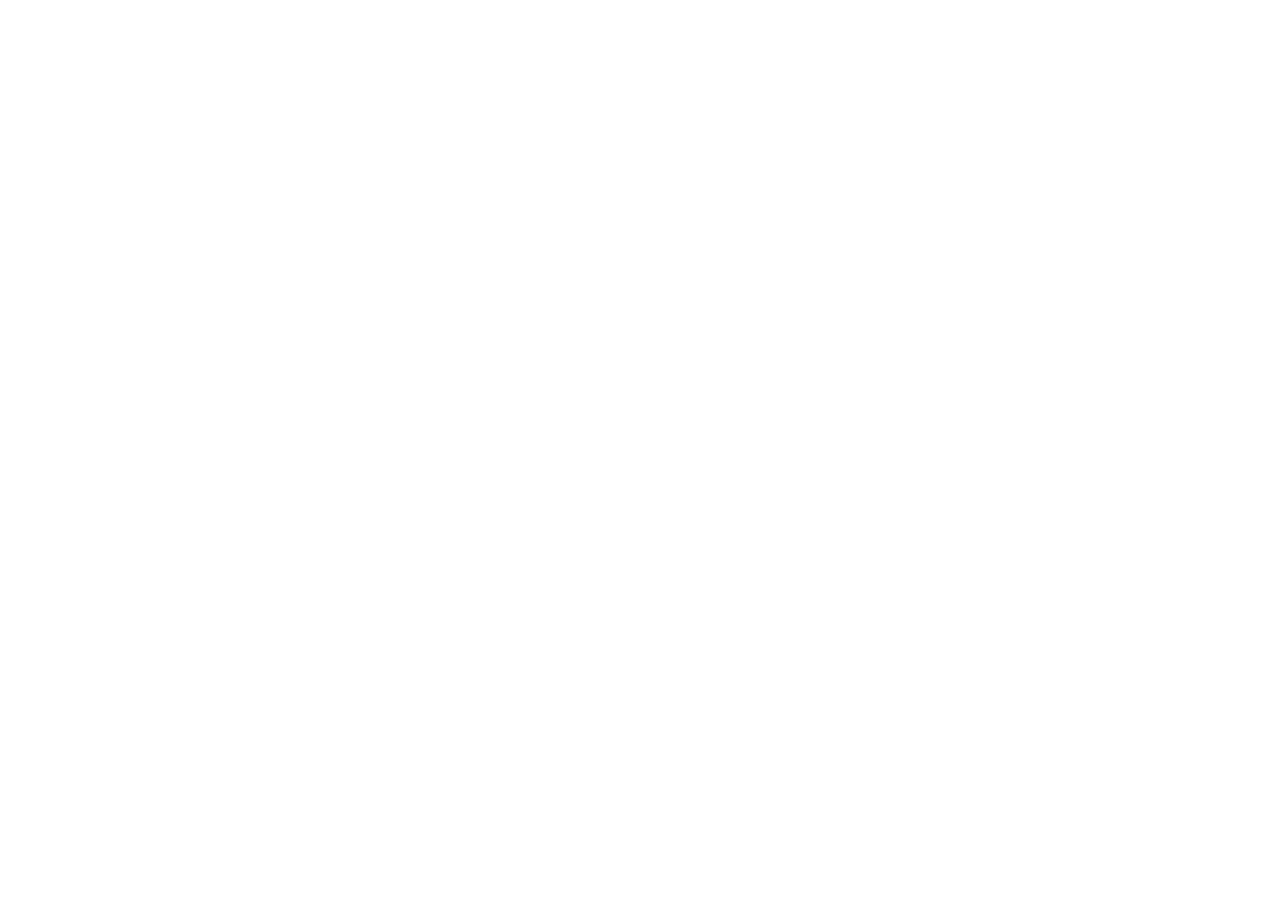
==== auftrag-03-mobile-aufbereitung/index.html @ 8be962e8 "added all files" ====
<!DOCTYPE html>
<html lang="en">
<head>
    <meta charset="UTF-8">
    <meta name="viewport" content="width=device-width, initial-scale=1.0">
    <title>Mobile Aufbereitung</title>
    <link rel="stylesheet" href="style.css">
    <script src=""></script>
</head>
<body>
    
</body>
</html>
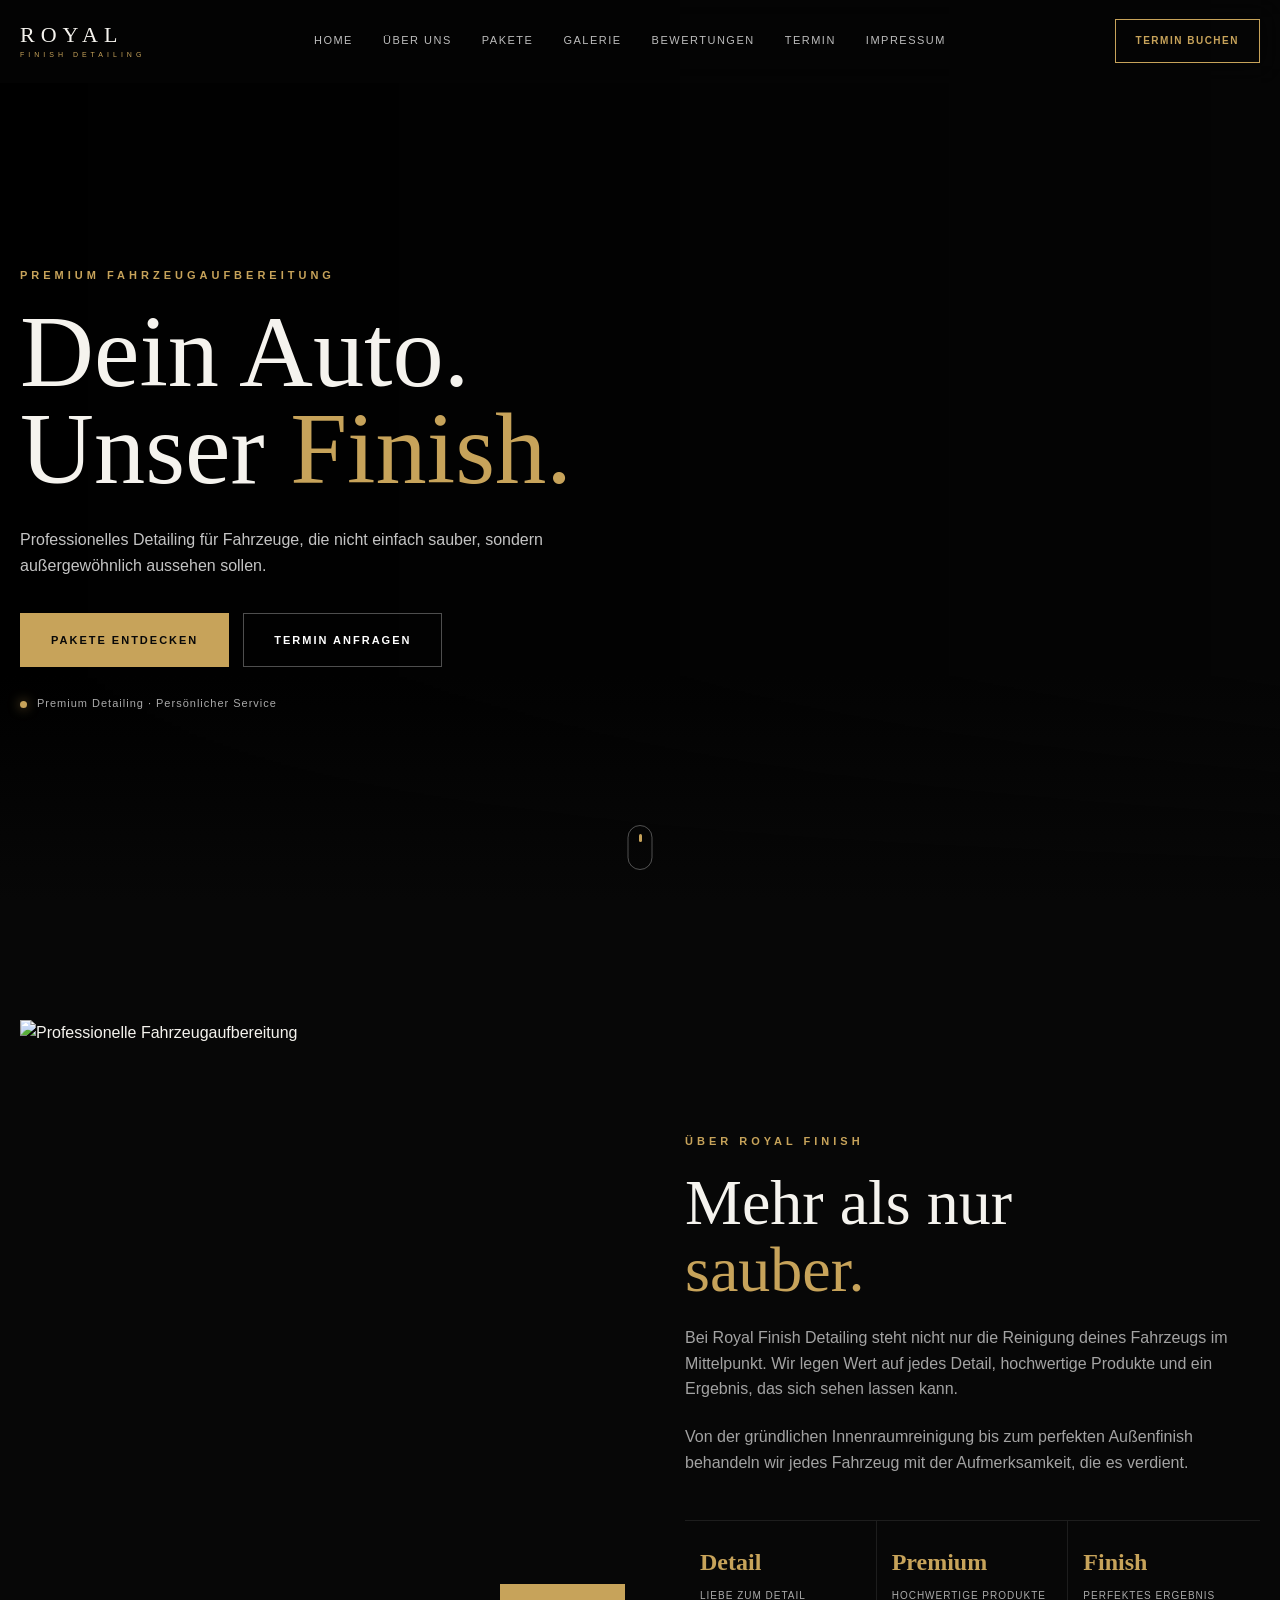
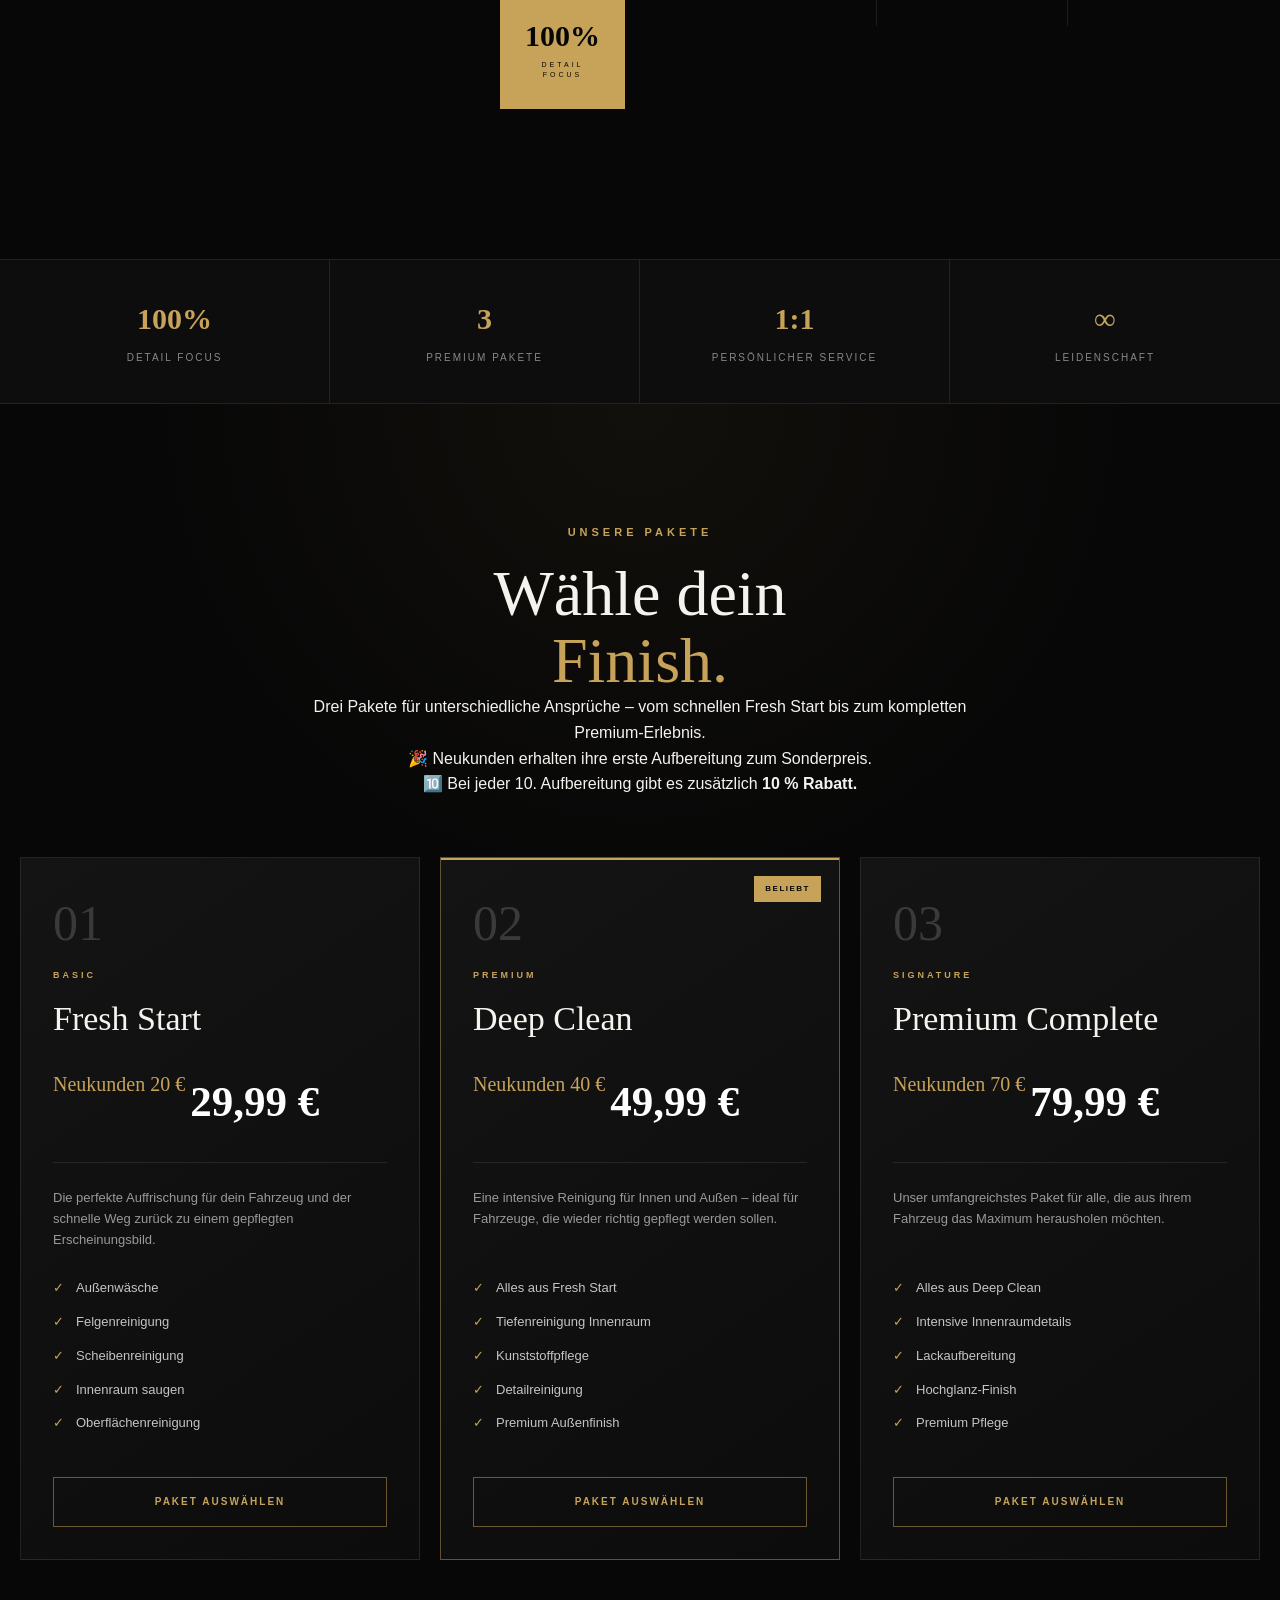
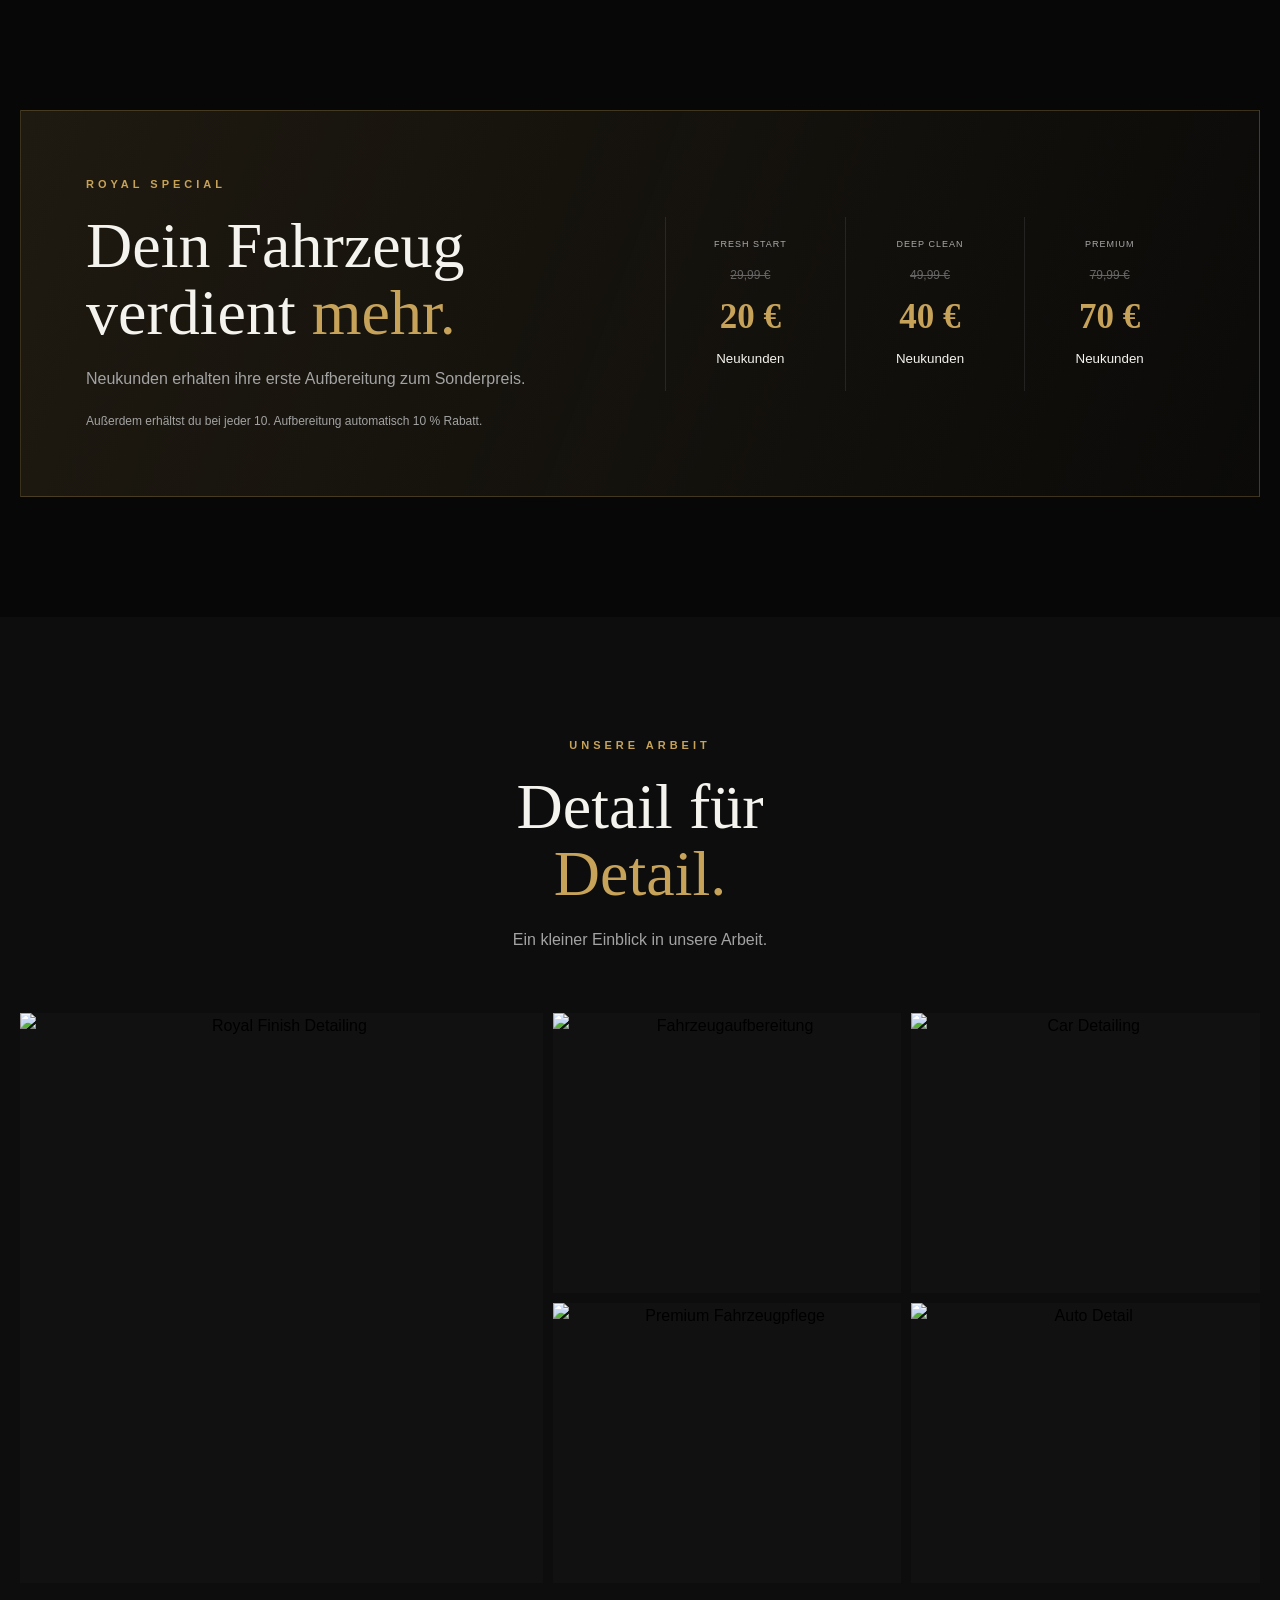
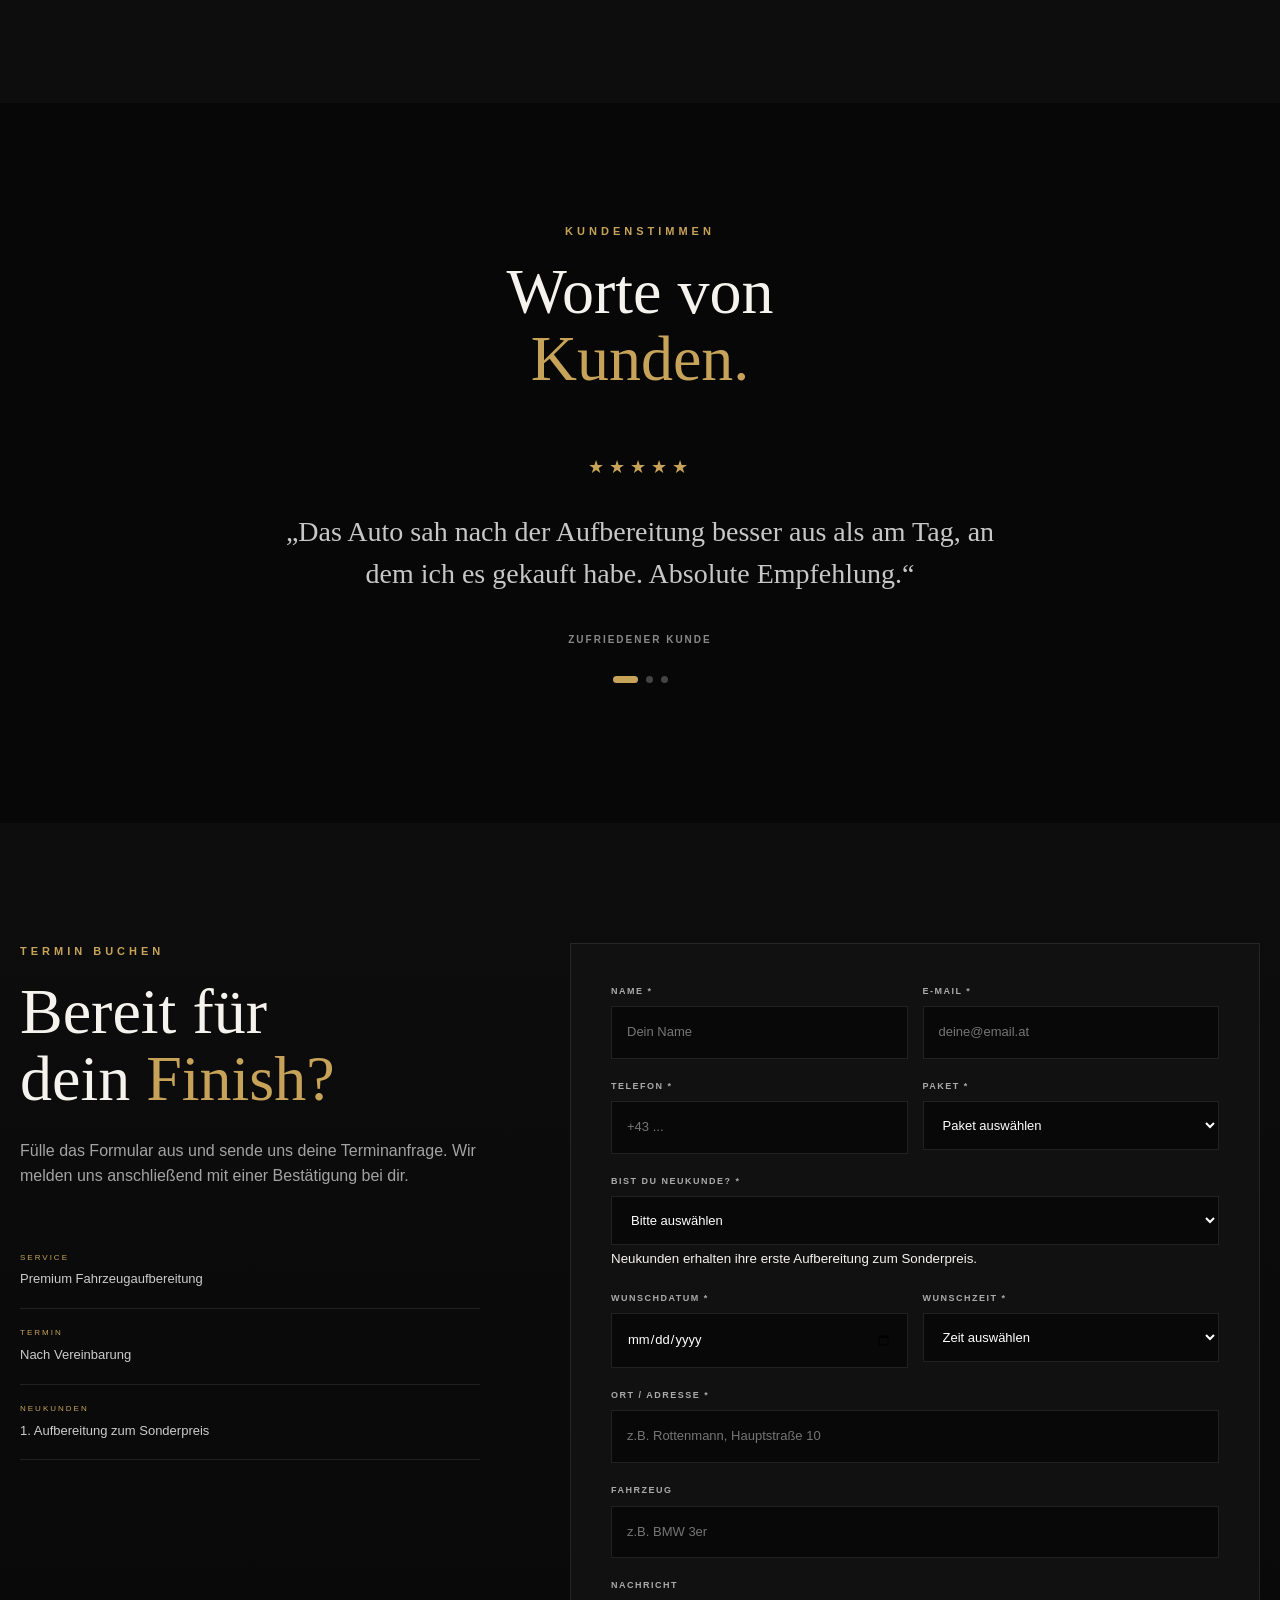
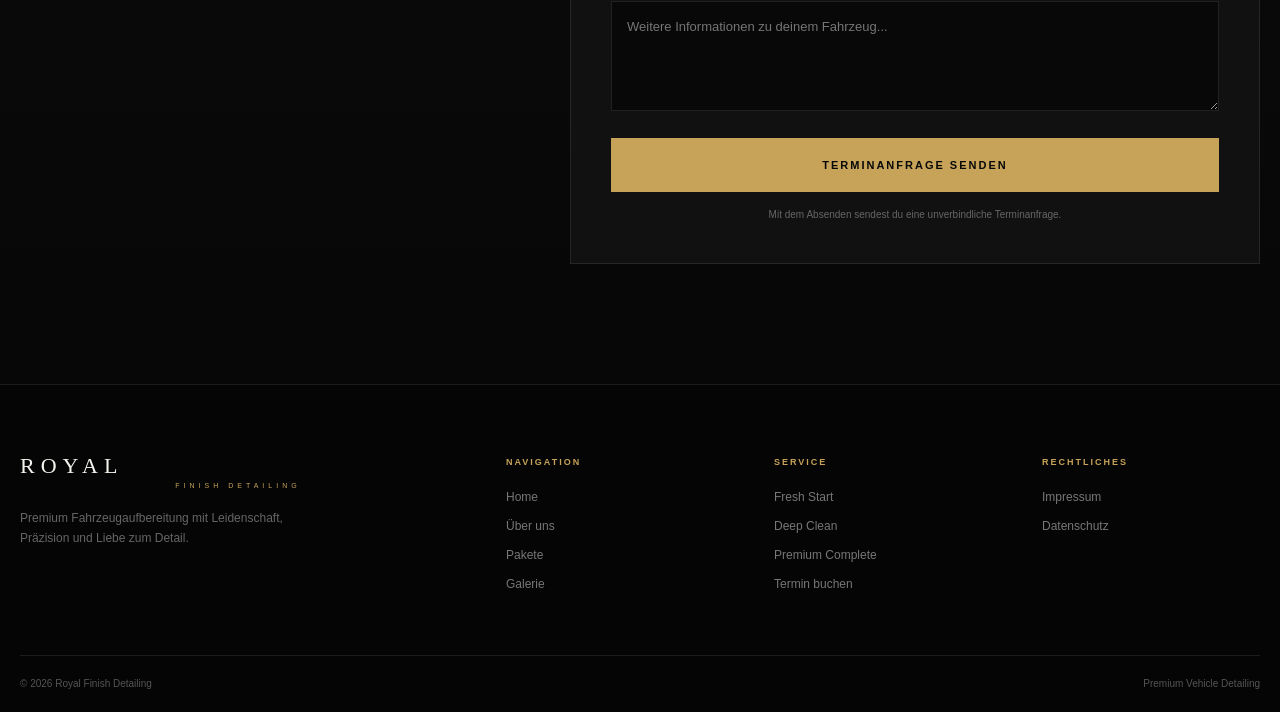
==== commit e2e25425: "Finished HTML CSS, JS with Google Sheets working" ====
--- a/auftrag-03-mobile-aufbereitung/index.html
+++ b/auftrag-03-mobile-aufbereitung/index.html
@@ -1,13 +1,1410 @@
 <!DOCTYPE html>
-<html lang="en">
+<html lang="de">
 <head>
     <meta charset="UTF-8">
-    <meta name="viewport" content="width=device-width, initial-scale=1.0">
-    <title>Mobile Aufbereitung</title>
-    <link rel="stylesheet" href="style.css">
-    <script src=""></script>
+
+    <meta
+        name="viewport"
+        content="width=device-width, initial-scale=1.0"
+    >
+
+    <meta
+        name="description"
+        content="Royal Finish Detailing – professionelle Fahrzeugaufbereitung mit Premium-Finish."
+    >
+
+    <title>Royal Finish Detailing</title>
+
+    <link
+        rel="stylesheet"
+        href="style.css"
+    >
 </head>
+
 <body>
-    
+
+<!-- =====================================================
+     HEADER
+===================================================== -->
+
+<header class="header" id="header">
+
+    <div class="header-inner">
+
+        <a
+            href="#home"
+            class="logo"
+            aria-label="Royal Finish Detailing Startseite"
+        >
+            <span>ROYAL</span>
+            <small>FINISH DETAILING</small>
+        </a>
+
+        <nav
+            class="navigation"
+            id="navigation"
+            aria-label="Hauptnavigation"
+        >
+
+            <a href="#home">Home</a>
+            <a href="#about">Über uns</a>
+            <a href="#services">Pakete</a>
+            <a href="#gallery">Galerie</a>
+            <a href="#reviews">Bewertungen</a>
+            <a href="#contact">Termin</a>
+            <a href="impressum.html">Impressum</a>
+
+        </nav>
+
+        <a
+            href="#contact"
+            class="header-button"
+        >
+            Termin buchen
+        </a>
+
+        <button
+            class="menu-button"
+            id="menuButton"
+            type="button"
+            aria-label="Menü öffnen"
+            aria-expanded="false"
+        >
+            <span></span>
+            <span></span>
+            <span></span>
+        </button>
+
+    </div>
+
+</header>
+
+
+<main>
+
+<!-- =====================================================
+     HERO
+===================================================== -->
+
+<section
+    class="hero"
+    id="home"
+>
+
+    <div class="hero-background"></div>
+
+    <div class="hero-overlay"></div>
+
+    <div class="hero-content reveal">
+
+        <p class="eyebrow">
+            Premium Fahrzeugaufbereitung
+        </p>
+
+        <h1>
+            Dein Auto.<br>
+            Unser <span>Finish.</span>
+        </h1>
+
+        <p class="hero-text">
+            Professionelles Detailing für Fahrzeuge,
+            die nicht einfach sauber, sondern außergewöhnlich
+            aussehen sollen.
+        </p>
+
+        <div class="hero-buttons">
+
+            <a
+                href="#services"
+                class="button button-gold"
+            >
+                Pakete entdecken
+            </a>
+
+            <a
+                href="#contact"
+                class="button button-outline"
+            >
+                Termin anfragen
+            </a>
+
+        </div>
+
+        <div class="hero-location">
+
+            <span class="location-dot"></span>
+
+            <span>
+                Premium Detailing · Persönlicher Service
+            </span>
+
+        </div>
+
+    </div>
+
+    <a
+        href="#about"
+        class="scroll-down"
+        aria-label="Nach unten scrollen"
+    >
+        <span></span>
+    </a>
+
+</section>
+
+
+<!-- =====================================================
+     ABOUT
+===================================================== -->
+
+<section
+    class="section about"
+    id="about"
+>
+
+    <div class="container">
+
+        <div class="about-grid">
+
+            <div class="about-image reveal">
+
+                <div class="image-frame">
+
+                    <img
+                        src="assets/002.jpg"
+                        alt="Professionelle Fahrzeugaufbereitung"
+                        loading="lazy"
+                    >
+
+                </div>
+
+                <div class="image-badge">
+
+                    <strong>100%</strong>
+
+                    <span>
+                        DETAIL<br>
+                        FOCUS
+                    </span>
+
+                </div>
+
+            </div>
+
+
+            <div class="about-content reveal">
+
+                <p class="eyebrow">
+                    Über Royal Finish
+                </p>
+
+                <h2>
+                    Mehr als nur<br>
+                    <span>sauber.</span>
+                </h2>
+
+                <p>
+                    Bei Royal Finish Detailing steht nicht nur
+                    die Reinigung deines Fahrzeugs im Mittelpunkt.
+                    Wir legen Wert auf jedes Detail, hochwertige
+                    Produkte und ein Ergebnis, das sich sehen
+                    lassen kann.
+                </p>
+
+                <p>
+                    Von der gründlichen Innenraumreinigung bis
+                    zum perfekten Außenfinish behandeln wir
+                    jedes Fahrzeug mit der Aufmerksamkeit,
+                    die es verdient.
+                </p>
+
+                <div class="about-features">
+
+                    <div class="about-feature">
+                        <strong>Detail</strong>
+                        <span>Liebe zum Detail</span>
+                    </div>
+
+                    <div class="about-feature">
+                        <strong>Premium</strong>
+                        <span>Hochwertige Produkte</span>
+                    </div>
+
+                    <div class="about-feature">
+                        <strong>Finish</strong>
+                        <span>Perfektes Ergebnis</span>
+                    </div>
+
+                </div>
+
+            </div>
+
+        </div>
+
+    </div>
+
+</section>
+
+
+<!-- =====================================================
+     STATS
+===================================================== -->
+
+<section class="stats">
+
+    <div class="container">
+
+        <div class="stats-grid">
+
+            <div class="stat reveal">
+                <strong>100%</strong>
+                <span>Detail Focus</span>
+            </div>
+
+            <div class="stat reveal">
+                <strong>3</strong>
+                <span>Premium Pakete</span>
+            </div>
+
+            <div class="stat reveal">
+                <strong>1:1</strong>
+                <span>Persönlicher Service</span>
+            </div>
+
+            <div class="stat reveal">
+                <strong>∞</strong>
+                <span>Leidenschaft</span>
+            </div>
+
+        </div>
+
+    </div>
+
+</section>
+
+
+<!-- =====================================================
+     SERVICES
+===================================================== -->
+
+<section
+    class="section services"
+    id="services"
+>
+
+    <div class="container">
+
+        <div class="section-heading reveal">
+
+            <p class="eyebrow">
+                Unsere Pakete
+            </p>
+
+            <h2>
+                Wähle dein<br>
+                <span>Finish.</span>
+            </h2>
+
+            <p>
+                Drei Pakete für unterschiedliche Ansprüche –
+                vom schnellen Fresh Start bis zum kompletten
+                Premium-Erlebnis.
+            </p>
+
+            <div class="discount-notice">
+                🎉 Neukunden erhalten ihre erste Aufbereitung
+                zum Sonderpreis.
+                <br>
+                🔟 Bei jeder 10. Aufbereitung gibt es zusätzlich
+                <strong>10 % Rabatt.</strong>
+            </div>
+
+        </div>
+
+
+        <div class="packages">
+
+
+            <!-- =================================================
+                 FRESH START
+            ================================================= -->
+
+            <article class="package reveal">
+
+                <span class="package-number">
+                    01
+                </span>
+
+                <div class="package-header">
+
+                    <p>
+                        BASIC
+                    </p>
+
+                    <h3>
+                        Fresh Start
+                    </h3>
+
+                </div>
+
+                <div class="price">
+
+                    <span class="new-customer-price">
+                        Neukunden 20 €
+                    </span>
+
+                    <strong>
+                        29,99 €
+                    </strong>
+
+                </div>
+
+                <div class="package-divider"></div>
+
+                <p class="package-description">
+                    Die perfekte Auffrischung für dein Fahrzeug
+                    und der schnelle Weg zurück zu einem
+                    gepflegten Erscheinungsbild.
+                </p>
+
+                <ul class="package-list">
+
+                    <li>
+                        <span>✓</span>
+                        Außenwäsche
+                    </li>
+
+                    <li>
+                        <span>✓</span>
+                        Felgenreinigung
+                    </li>
+
+                    <li>
+                        <span>✓</span>
+                        Scheibenreinigung
+                    </li>
+
+                    <li>
+                        <span>✓</span>
+                        Innenraum saugen
+                    </li>
+
+                    <li>
+                        <span>✓</span>
+                        Oberflächenreinigung
+                    </li>
+
+                </ul>
+
+                <button
+                    type="button"
+                    class="package-button select-package"
+                    data-package="Fresh Start"
+                >
+                    Paket auswählen
+                </button>
+
+            </article>
+
+
+            <!-- =================================================
+                 DEEP CLEAN
+            ================================================= -->
+
+            <article class="package featured reveal">
+
+                <span class="popular">
+                    BELIEBT
+                </span>
+
+                <span class="package-number">
+                    02
+                </span>
+
+                <div class="package-header">
+
+                    <p>
+                        PREMIUM
+                    </p>
+
+                    <h3>
+                        Deep Clean
+                    </h3>
+
+                </div>
+
+                <div class="price">
+
+                    <span class="new-customer-price">
+                        Neukunden 40 €
+                    </span>
+
+                    <strong>
+                        49,99 €
+                    </strong>
+
+                </div>
+
+                <div class="package-divider"></div>
+
+                <p class="package-description">
+                    Eine intensive Reinigung für Innen und
+                    Außen – ideal für Fahrzeuge, die wieder
+                    richtig gepflegt werden sollen.
+                </p>
+
+                <ul class="package-list">
+
+                    <li>
+                        <span>✓</span>
+                        Alles aus Fresh Start
+                    </li>
+
+                    <li>
+                        <span>✓</span>
+                        Tiefenreinigung Innenraum
+                    </li>
+
+                    <li>
+                        <span>✓</span>
+                        Kunststoffpflege
+                    </li>
+
+                    <li>
+                        <span>✓</span>
+                        Detailreinigung
+                    </li>
+
+                    <li>
+                        <span>✓</span>
+                        Premium Außenfinish
+                    </li>
+
+                </ul>
+
+                <button
+                    type="button"
+                    class="package-button select-package"
+                    data-package="Deep Clean"
+                >
+                    Paket auswählen
+                </button>
+
+            </article>
+
+
+            <!-- =================================================
+                 PREMIUM COMPLETE
+            ================================================= -->
+
+            <article class="package reveal">
+
+                <span class="package-number">
+                    03
+                </span>
+
+                <div class="package-header">
+
+                    <p>
+                        SIGNATURE
+                    </p>
+
+                    <h3>
+                        Premium Complete
+                    </h3>
+
+                </div>
+
+                <div class="price">
+
+                    <span class="new-customer-price">
+                        Neukunden 70 €
+                    </span>
+
+                    <strong>
+                        79,99 €
+                    </strong>
+
+                </div>
+
+                <div class="package-divider"></div>
+
+                <p class="package-description">
+                    Unser umfangreichstes Paket für alle,
+                    die aus ihrem Fahrzeug das Maximum
+                    herausholen möchten.
+                </p>
+
+                <ul class="package-list">
+
+                    <li>
+                        <span>✓</span>
+                        Alles aus Deep Clean
+                    </li>
+
+                    <li>
+                        <span>✓</span>
+                        Intensive Innenraumdetails
+                    </li>
+
+                    <li>
+                        <span>✓</span>
+                        Lackaufbereitung
+                    </li>
+
+                    <li>
+                        <span>✓</span>
+                        Hochglanz-Finish
+                    </li>
+
+                    <li>
+                        <span>✓</span>
+                        Premium Pflege
+                    </li>
+
+                </ul>
+
+                <button
+                    type="button"
+                    class="package-button select-package"
+                    data-package="Premium Complete"
+                >
+                    Paket auswählen
+                </button>
+
+            </article>
+
+        </div>
+
+    </div>
+
+</section>
+
+
+<!-- =====================================================
+     OFFER
+===================================================== -->
+
+<section class="section offer">
+
+    <div class="container">
+
+        <div class="offer-box reveal">
+
+            <div class="offer-content">
+
+                <p class="eyebrow">
+                    Royal Special
+                </p>
+
+                <h2>
+                    Dein Fahrzeug<br>
+                    verdient <span>mehr.</span>
+                </h2>
+
+                <p>
+                    Neukunden erhalten ihre erste Aufbereitung
+                    zum Sonderpreis.
+                </p>
+
+                <p class="offer-small">
+                    Außerdem erhältst du bei jeder 10. Aufbereitung
+                    automatisch 10 % Rabatt.
+                </p>
+
+            </div>
+
+            <div class="offer-prices">
+
+                <div class="offer-price">
+                    <span>Fresh Start</span>
+                    <del>29,99 €</del>
+                    <strong>20 €</strong>
+                    <small>Neukunden</small>
+                </div>
+
+                <div class="offer-price">
+                    <span>Deep Clean</span>
+                    <del>49,99 €</del>
+                    <strong>40 €</strong>
+                    <small>Neukunden</small>
+                </div>
+
+                <div class="offer-price">
+                    <span>Premium</span>
+                    <del>79,99 €</del>
+                    <strong>70 €</strong>
+                    <small>Neukunden</small>
+                </div>
+
+            </div>
+
+        </div>
+
+    </div>
+
+</section>
+
+
+<!-- =====================================================
+     GALLERY
+===================================================== -->
+
+<section
+    class="section gallery"
+    id="gallery"
+>
+
+    <div class="container">
+
+        <div class="section-heading reveal">
+
+            <p class="eyebrow">
+                Unsere Arbeit
+            </p>
+
+            <h2>
+                Detail für<br>
+                <span>Detail.</span>
+            </h2>
+
+            <p>
+                Ein kleiner Einblick in unsere Arbeit.
+            </p>
+
+        </div>
+
+
+        <div class="gallery-grid">
+
+            <button
+                type="button"
+                class="gallery-item gallery-large reveal"
+                data-image="assets/001.jpg"
+                aria-label="Bild öffnen"
+            >
+                <img
+                    src="assets/001.jpg"
+                    alt="Royal Finish Detailing"
+                    loading="lazy"
+                >
+            </button>
+
+            <button
+                type="button"
+                class="gallery-item reveal"
+                data-image="assets/002.jpg"
+                aria-label="Bild öffnen"
+            >
+                <img
+                    src="assets/002.jpg"
+                    alt="Fahrzeugaufbereitung"
+                    loading="lazy"
+                >
+            </button>
+
+            <button
+                type="button"
+                class="gallery-item reveal"
+                data-image="assets/003.jpg"
+                aria-label="Bild öffnen"
+            >
+                <img
+                    src="assets/003.jpg"
+                    alt="Car Detailing"
+                    loading="lazy"
+                >
+            </button>
+
+            <button
+                type="button"
+                class="gallery-item reveal"
+                data-image="assets/004.jpg"
+                aria-label="Bild öffnen"
+            >
+                <img
+                    src="assets/004.jpg"
+                    alt="Premium Fahrzeugpflege"
+                    loading="lazy"
+                >
+            </button>
+
+            <button
+                type="button"
+                class="gallery-item reveal"
+                data-image="assets/005.jpg"
+                aria-label="Bild öffnen"
+            >
+                <img
+                    src="assets/005.jpg"
+                    alt="Auto Detail"
+                    loading="lazy"
+                >
+            </button>
+
+        </div>
+
+    </div>
+
+</section>
+
+
+<!-- =====================================================
+     LIGHTBOX
+===================================================== -->
+
+<div
+    class="lightbox"
+    id="lightbox"
+    aria-hidden="true"
+>
+
+    <button
+        type="button"
+        class="lightbox-close"
+        id="lightboxClose"
+        aria-label="Bild schließen"
+    >
+        ×
+    </button>
+
+    <img
+        src=""
+        id="lightboxImage"
+        alt="Vergrößerte Aufnahme"
+    >
+
+</div>
+
+
+<!-- =====================================================
+     REVIEWS
+===================================================== -->
+
+<section
+    class="section reviews"
+    id="reviews"
+>
+
+    <div class="container">
+
+        <div class="section-heading reveal">
+
+            <p class="eyebrow">
+                Kundenstimmen
+            </p>
+
+            <h2>
+                Worte von<br>
+                <span>Kunden.</span>
+            </h2>
+
+        </div>
+
+
+        <div class="review-wrapper reveal">
+
+            <div class="review active">
+
+                <div class="stars">
+                    ★★★★★
+                </div>
+
+                <p>
+                    „Das Auto sah nach der Aufbereitung
+                    besser aus als am Tag, an dem ich es
+                    gekauft habe. Absolute Empfehlung.“
+                </p>
+
+                <strong>
+                    Zufriedener Kunde
+                </strong>
+
+            </div>
+
+
+            <div class="review">
+
+                <div class="stars">
+                    ★★★★★
+                </div>
+
+                <p>
+                    „Sehr saubere Arbeit, super freundlich
+                    und man merkt sofort, dass hier auf
+                    Details geachtet wird.“
+                </p>
+
+                <strong>
+                    Zufriedener Kunde
+                </strong>
+
+            </div>
+
+
+            <div class="review">
+
+                <div class="stars">
+                    ★★★★★
+                </div>
+
+                <p>
+                    „Das Ergebnis ist wirklich stark.
+                    Innen wie außen komplett verwandelt.“
+                </p>
+
+                <strong>
+                    Zufriedener Kunde
+                </strong>
+
+            </div>
+
+
+            <div class="review-dots">
+
+                <button
+                    type="button"
+                    class="review-dot active"
+                    data-review="0"
+                    aria-label="Bewertung 1"
+                ></button>
+
+                <button
+                    type="button"
+                    class="review-dot"
+                    data-review="1"
+                    aria-label="Bewertung 2"
+                ></button>
+
+                <button
+                    type="button"
+                    class="review-dot"
+                    data-review="2"
+                    aria-label="Bewertung 3"
+                ></button>
+
+            </div>
+
+        </div>
+
+    </div>
+
+</section>
+
+
+<!-- =====================================================
+     CONTACT / BOOKING
+===================================================== -->
+
+<section
+    class="section contact"
+    id="contact"
+>
+
+    <div class="container">
+
+        <div class="contact-grid">
+
+
+            <div class="contact-info reveal">
+
+                <p class="eyebrow">
+                    Termin buchen
+                </p>
+
+                <h2>
+                    Bereit für<br>
+                    dein <span>Finish?</span>
+                </h2>
+
+                <p>
+                    Fülle das Formular aus und sende uns
+                    deine Terminanfrage. Wir melden uns
+                    anschließend mit einer Bestätigung
+                    bei dir.
+                </p>
+
+
+                <div class="contact-details">
+
+                    <div class="contact-detail">
+
+                        <small>
+                            SERVICE
+                        </small>
+
+                        <strong>
+                            Premium Fahrzeugaufbereitung
+                        </strong>
+
+                    </div>
+
+                    <div class="contact-detail">
+
+                        <small>
+                            TERMIN
+                        </small>
+
+                        <strong>
+                            Nach Vereinbarung
+                        </strong>
+
+                    </div>
+
+                    <div class="contact-detail">
+
+                        <small>
+                            NEUKUNDEN
+                        </small>
+
+                        <strong>
+                            1. Aufbereitung zum Sonderpreis
+                        </strong>
+
+                    </div>
+
+                </div>
+
+            </div>
+
+
+            <!-- =================================================
+                 BOOKING FORM
+            ================================================= -->
+
+            <div class="booking-form reveal">
+
+                <form id="bookingForm">
+
+                    <div class="form-row">
+
+                        <div class="form-group">
+
+                            <label for="name">
+                                Name *
+                            </label>
+
+                            <input
+                                type="text"
+                                id="name"
+                                name="name"
+                                autocomplete="name"
+                                required
+                                placeholder="Dein Name"
+                            >
+
+                        </div>
+
+                        <div class="form-group">
+
+                            <label for="email">
+                                E-Mail *
+                            </label>
+
+                            <input
+                                type="email"
+                                id="email"
+                                name="email"
+                                autocomplete="email"
+                                required
+                                placeholder="deine@email.at"
+                            >
+
+                        </div>
+
+                    </div>
+
+
+                    <div class="form-row">
+
+                        <div class="form-group">
+
+                            <label for="phone">
+                                Telefon *
+                            </label>
+
+                            <input
+                                type="tel"
+                                id="phone"
+                                name="phone"
+                                autocomplete="tel"
+                                required
+                                placeholder="+43 ..."
+                            >
+
+                        </div>
+
+                        <div class="form-group">
+
+                            <label for="package">
+                                Paket *
+                            </label>
+
+                            <select
+                                id="package"
+                                name="package"
+                                required
+                            >
+
+                                <option value="">
+                                    Paket auswählen
+                                </option>
+
+                                <option value="Fresh Start">
+                                    Fresh Start – 29,99 €
+                                </option>
+
+                                <option value="Deep Clean">
+                                    Deep Clean – 49,99 €
+                                </option>
+
+                                <option value="Premium Complete">
+                                    Premium Complete – 79,99 €
+                                </option>
+
+                            </select>
+
+                        </div>
+
+                    </div>
+
+
+                    <!-- =================================================
+                         NEUKUNDE
+                    ================================================= -->
+
+                    <div class="form-group">
+
+                        <label for="customerType">
+                            Bist du Neukunde? *
+                        </label>
+
+                        <select
+                            id="customerType"
+                            name="customerType"
+                            required
+                        >
+
+                            <option value="">
+                                Bitte auswählen
+                            </option>
+
+                            <option value="new">
+                                Ja, ich bin Neukunde
+                            </option>
+
+                            <option value="existing">
+                                Nein, ich war schon einmal bei euch
+                            </option>
+
+                        </select>
+
+                        <small class="form-help">
+                            Neukunden erhalten ihre erste Aufbereitung
+                            zum Sonderpreis.
+                        </small>
+
+                    </div>
+
+
+                    <div class="form-row">
+
+                        <div class="form-group">
+
+                            <label for="date">
+                                Wunschdatum *
+                            </label>
+
+                            <input
+                                type="date"
+                                id="date"
+                                name="date"
+                                required
+                            >
+
+                        </div>
+
+                        <div class="form-group">
+
+                            <label for="time">
+                                Wunschzeit *
+                            </label>
+
+                            <select
+                                id="time"
+                                name="time"
+                                required
+                            >
+
+                                <option value="">
+                                    Zeit auswählen
+                                </option>
+
+                                <option value="08:00">
+                                    08:00
+                                </option>
+
+                                <option value="09:00">
+                                    09:00
+                                </option>
+
+                                <option value="10:00">
+                                    10:00
+                                </option>
+
+                                <option value="11:00">
+                                    11:00
+                                </option>
+
+                                <option value="12:00">
+                                    12:00
+                                </option>
+
+                                <option value="13:00">
+                                    13:00
+                                </option>
+
+                                <option value="14:00">
+                                    14:00
+                                </option>
+
+                                <option value="15:00">
+                                    15:00
+                                </option>
+
+                                <option value="16:00">
+                                    16:00
+                                </option>
+
+                                <option value="17:00">
+                                    17:00
+                                </option>
+
+                                <option value="18:00">
+                                    18:00
+                                </option>
+
+                            </select>
+
+                        </div>
+
+                    </div>
+
+
+                    <!-- =================================================
+                         ORT
+                    ================================================= -->
+
+                    <div class="form-group">
+
+                        <label for="location">
+                            Ort / Adresse *
+                        </label>
+
+                        <input
+                            type="text"
+                            id="location"
+                            name="location"
+                            required
+                            autocomplete="street-address"
+                            placeholder="z.B. Rottenmann, Hauptstraße 10"
+                        >
+
+                    </div>
+
+
+                    <div class="form-group">
+
+                        <label for="vehicle">
+                            Fahrzeug
+                        </label>
+
+                        <input
+                            type="text"
+                            id="vehicle"
+                            name="vehicle"
+                            placeholder="z.B. BMW 3er"
+                        >
+
+                    </div>
+
+
+                    <div class="form-group">
+
+                        <label for="message">
+                            Nachricht
+                        </label>
+
+                        <textarea
+                            id="message"
+                            name="message"
+                            placeholder="Weitere Informationen zu deinem Fahrzeug..."
+                        ></textarea>
+
+                    </div>
+
+
+                    <button
+                        type="submit"
+                        class="button button-gold form-submit"
+                        id="submitButton"
+                    >
+
+                        <span class="button-text">
+                            Terminanfrage senden
+                        </span>
+
+                        <span class="button-loading">
+                            Wird gesendet...
+                        </span>
+
+                    </button>
+
+
+                    <p class="form-note">
+                        Mit dem Absenden sendest du eine unverbindliche
+                        Terminanfrage.
+                    </p>
+
+
+                    <div
+                        class="form-message"
+                        id="formStatus"
+                        role="status"
+                        aria-live="polite"
+                    ></div>
+
+                </form>
+
+            </div>
+
+        </div>
+
+    </div>
+
+</section>
+
+</main>
+
+
+<!-- =====================================================
+     FOOTER
+===================================================== -->
+
+<footer class="footer">
+
+    <div class="container">
+
+        <div class="footer-main">
+
+
+            <div class="footer-brand">
+
+                <a
+                    href="#home"
+                    class="logo"
+                >
+                    <span>ROYAL</span>
+                    <small>FINISH DETAILING</small>
+                </a>
+
+                <p>
+                    Premium Fahrzeugaufbereitung mit
+                    Leidenschaft, Präzision und Liebe
+                    zum Detail.
+                </p>
+
+            </div>
+
+
+            <div class="footer-column">
+
+                <h4>
+                    Navigation
+                </h4>
+
+                <a href="#home">
+                    Home
+                </a>
+
+                <a href="#about">
+                    Über uns
+                </a>
+
+                <a href="#services">
+                    Pakete
+                </a>
+
+                <a href="#gallery">
+                    Galerie
+                </a>
+
+            </div>
+
+
+            <div class="footer-column">
+
+                <h4>
+                    Service
+                </h4>
+
+                <a href="#services">
+                    Fresh Start
+                </a>
+
+                <a href="#services">
+                    Deep Clean
+                </a>
+
+                <a href="#services">
+                    Premium Complete
+                </a>
+
+                <a href="#contact">
+                    Termin buchen
+                </a>
+
+            </div>
+
+
+            <div class="footer-column">
+
+                <h4>
+                    Rechtliches
+                </h4>
+
+                <a href="impressum.html">
+                    Impressum
+                </a>
+
+                <a href="impressum.html#datenschutz">
+                    Datenschutz
+                </a>
+
+            </div>
+
+        </div>
+
+
+        <div class="footer-bottom">
+
+            <span>
+                © <span id="currentYear"></span>
+                Royal Finish Detailing
+            </span>
+
+            <span>
+                Premium Vehicle Detailing
+            </span>
+
+        </div>
+
+    </div>
+
+</footer>
+
+
+<script src="main.js"></script>
+
 </body>
 </html>
--- a/auftrag-03-mobile-aufbereitung/style.css
+++ b/auftrag-03-mobile-aufbereitung/style.css
@@ -0,0 +1,2108 @@
+/* =========================================================
+   ROYAL FINISH DETAILING
+   STYLE.CSS
+========================================================= */
+
+:root {
+
+    --black: #070707;
+    --black-2: #0d0d0d;
+    --black-3: #151515;
+    --black-4: #1d1d1d;
+
+    --gold: #c7a35a;
+    --gold-light: #e1c27b;
+
+    --white: #f5f3ee;
+
+    --gray: #a3a3a3;
+    --gray-light: #c7c7c7;
+
+    --border: rgba(255,255,255,0.09);
+
+    --container: 1240px;
+
+    --transition: 0.3s ease;
+}
+
+
+/* =========================================================
+   RESET
+========================================================= */
+
+* {
+    margin: 0;
+    padding: 0;
+    box-sizing: border-box;
+}
+
+html {
+    scroll-behavior: smooth;
+    scroll-padding-top: 90px;
+}
+
+body {
+    background: var(--black);
+    color: var(--white);
+
+    font-family:
+        Arial,
+        Helvetica,
+        sans-serif;
+
+    line-height: 1.6;
+
+    overflow-x: hidden;
+}
+
+body.menu-open,
+body.lightbox-open {
+    overflow: hidden;
+}
+
+img {
+    width: 100%;
+    display: block;
+}
+
+a {
+    color: inherit;
+    text-decoration: none;
+}
+
+button,
+input,
+select,
+textarea {
+    font: inherit;
+}
+
+button {
+    border: none;
+}
+
+::selection {
+    background: var(--gold);
+    color: var(--black);
+}
+
+
+/* =========================================================
+   GLOBAL
+========================================================= */
+
+.container {
+    width: min(
+        calc(100% - 40px),
+        var(--container)
+    );
+
+    margin-inline: auto;
+}
+
+.section {
+    padding: 120px 0;
+}
+
+.eyebrow {
+    color: var(--gold);
+
+    font-size: 11px;
+    font-weight: 700;
+
+    letter-spacing: 4px;
+    text-transform: uppercase;
+
+    margin-bottom: 18px;
+}
+
+.section-heading {
+    max-width: 700px;
+    margin: 0 auto 60px;
+
+    text-align: center;
+}
+
+.section-heading h2,
+.about-content h2,
+.contact-info h2,
+.offer-content h2 {
+
+    font-family:
+        Georgia,
+        "Times New Roman",
+        serif;
+
+    font-weight: 400;
+
+    font-size: clamp(
+        42px,
+        5vw,
+        68px
+    );
+
+    line-height: 1.05;
+}
+
+.section-heading h2 span,
+.about-content h2 span,
+.contact-info h2 span,
+.offer-content h2 span {
+    color: var(--gold);
+}
+
+.section-heading > p:last-child {
+    color: var(--gray);
+    margin-top: 20px;
+}
+
+
+/* =========================================================
+   BUTTONS
+========================================================= */
+
+.button {
+    min-height: 54px;
+
+    padding: 0 30px;
+
+    display: inline-flex;
+    align-items: center;
+    justify-content: center;
+
+    border: 1px solid transparent;
+
+    font-size: 11px;
+    font-weight: 700;
+
+    letter-spacing: 2px;
+    text-transform: uppercase;
+
+    cursor: pointer;
+
+    transition:
+        transform var(--transition),
+        background var(--transition),
+        color var(--transition),
+        border-color var(--transition);
+
+}
+
+.button:hover {
+    transform: translateY(-3px);
+}
+
+.button-gold {
+    background: var(--gold);
+    color: #080808;
+}
+
+.button-gold:hover {
+    background: var(--gold-light);
+}
+
+.button-outline {
+    border-color: rgba(255,255,255,0.3);
+    color: white;
+}
+
+.button-outline:hover {
+    border-color: var(--gold);
+    color: var(--gold);
+}
+
+
+/* =========================================================
+   HEADER
+========================================================= */
+
+.header {
+    position: fixed;
+
+    z-index: 1000;
+
+    top: 0;
+    left: 0;
+
+    width: 100%;
+
+    background:
+        rgba(7,7,7,0.55);
+
+    backdrop-filter: blur(15px);
+
+    border-bottom:
+        1px solid transparent;
+
+    transition:
+        background var(--transition),
+        border-color var(--transition);
+}
+
+.header.scrolled {
+    background:
+        rgba(7,7,7,0.94);
+
+    border-color:
+        var(--border);
+}
+
+.header-inner {
+    width: min(
+        calc(100% - 40px),
+        var(--container)
+    );
+
+    min-height: 82px;
+
+    margin: auto;
+
+    display: flex;
+
+    align-items: center;
+
+    justify-content: space-between;
+
+    gap: 30px;
+}
+
+.logo {
+    display: flex;
+    flex-direction: column;
+
+    line-height: 1;
+
+    flex-shrink: 0;
+}
+
+.logo span {
+    font-family:
+        Georgia,
+        "Times New Roman",
+        serif;
+
+    font-size: 22px;
+
+    letter-spacing: 6px;
+}
+
+.logo small {
+    color: var(--gold);
+
+    margin-top: 5px;
+
+    font-size: 7px;
+
+    letter-spacing: 4px;
+
+    text-align: center;
+}
+
+.navigation {
+    display: flex;
+    align-items: center;
+
+    gap: 30px;
+}
+
+.navigation a {
+    color: #bdbdbd;
+
+    font-size: 11px;
+
+    letter-spacing: 1.5px;
+
+    text-transform: uppercase;
+
+    transition:
+        color var(--transition);
+}
+
+.navigation a:hover {
+    color: var(--gold);
+}
+
+.header-button {
+    padding: 13px 20px;
+
+    border:
+        1px solid var(--gold);
+
+    color: var(--gold);
+
+    font-size: 10px;
+
+    font-weight: 700;
+
+    letter-spacing: 1.5px;
+
+    text-transform: uppercase;
+
+    transition:
+        background var(--transition),
+        color var(--transition);
+}
+
+.header-button:hover {
+    background: var(--gold);
+    color: var(--black);
+}
+
+.menu-button {
+    display: none;
+
+    width: 45px;
+    height: 45px;
+
+    background: transparent;
+
+    cursor: pointer;
+
+    flex-direction: column;
+
+    justify-content: center;
+
+    gap: 5px;
+}
+
+.menu-button span {
+    display: block;
+
+    width: 25px;
+    height: 1px;
+
+    background: white;
+
+    transition:
+        transform var(--transition),
+        opacity var(--transition);
+}
+
+.menu-button.active span:nth-child(1) {
+    transform:
+        translateY(6px)
+        rotate(45deg);
+}
+
+.menu-button.active span:nth-child(2) {
+    opacity: 0;
+}
+
+.menu-button.active span:nth-child(3) {
+    transform:
+        translateY(-6px)
+        rotate(-45deg);
+}
+
+
+/* =========================================================
+   HERO
+========================================================= */
+
+.hero {
+    position: relative;
+
+    min-height: 100vh;
+
+    display: flex;
+    align-items: center;
+
+    overflow: hidden;
+}
+
+.hero-background {
+    position: absolute;
+
+    inset: 0;
+
+    background-image:
+        url("assets/001.jpg");
+
+    background-size: cover;
+
+    background-position: center;
+
+    transform: scale(1.04);
+
+    animation:
+        heroZoom 12s ease-out forwards;
+}
+
+@keyframes heroZoom {
+
+    from {
+        transform: scale(1.08);
+    }
+
+    to {
+        transform: scale(1);
+    }
+
+}
+
+.hero-overlay {
+    position: absolute;
+    inset: 0;
+
+    background:
+        linear-gradient(
+            90deg,
+            rgba(0,0,0,0.9) 0%,
+            rgba(0,0,0,0.65) 42%,
+            rgba(0,0,0,0.25) 100%
+        );
+}
+
+.hero-overlay::after {
+    content: "";
+
+    position: absolute;
+
+    inset: 0;
+
+    background:
+        linear-gradient(
+            0deg,
+            var(--black) 0%,
+            transparent 25%
+        );
+}
+
+.hero-content {
+    position: relative;
+
+    z-index: 2;
+
+    width: min(
+        calc(100% - 40px),
+        var(--container)
+    );
+
+    margin: auto;
+
+    padding-top: 80px;
+}
+
+.hero-content h1 {
+    max-width: 850px;
+
+    font-family:
+        Georgia,
+        "Times New Roman",
+        serif;
+
+    font-weight: 400;
+
+    font-size: clamp(
+        55px,
+        8vw,
+        105px
+    );
+
+    line-height: 0.95;
+}
+
+.hero-content h1 span {
+    color: var(--gold);
+}
+
+.hero-text {
+    max-width: 570px;
+
+    color: #c4c4c4;
+
+    font-size: 16px;
+
+    margin-top: 30px;
+}
+
+.hero-buttons {
+    display: flex;
+
+    gap: 14px;
+
+    margin-top: 35px;
+}
+
+.hero-location {
+    display: flex;
+
+    align-items: center;
+
+    gap: 10px;
+
+    margin-top: 28px;
+
+    color: #aaa;
+
+    font-size: 11px;
+
+    letter-spacing: 1px;
+}
+
+.location-dot {
+    width: 7px;
+    height: 7px;
+
+    background: var(--gold);
+
+    border-radius: 50%;
+
+    box-shadow:
+        0 0 12px
+        rgba(199,163,90,0.7);
+}
+
+.scroll-down {
+    position: absolute;
+
+    z-index: 2;
+
+    bottom: 30px;
+
+    left: 50%;
+
+    width: 25px;
+    height: 45px;
+
+    border:
+        1px solid rgba(255,255,255,0.3);
+
+    border-radius: 20px;
+
+    transform:
+        translateX(-50%);
+}
+
+.scroll-down span {
+    position: absolute;
+
+    top: 8px;
+    left: 50%;
+
+    width: 3px;
+    height: 8px;
+
+    background: var(--gold);
+
+    transform:
+        translateX(-50%);
+
+    border-radius: 5px;
+
+    animation:
+        scroll 1.8s infinite;
+}
+
+@keyframes scroll {
+
+    0% {
+        transform:
+            translate(-50%,0);
+
+        opacity: 0;
+    }
+
+    30% {
+        opacity: 1;
+    }
+
+    100% {
+        transform:
+            translate(-50%,18px);
+
+        opacity: 0;
+    }
+
+}
+
+
+/* =========================================================
+   ABOUT
+========================================================= */
+
+.about {
+    background: var(--black);
+}
+
+.about-grid {
+    display: grid;
+
+    grid-template-columns:
+        1fr 1fr;
+
+    gap: 90px;
+
+    align-items: center;
+}
+
+.about-image {
+    position: relative;
+}
+
+.image-frame {
+    overflow: hidden;
+
+    aspect-ratio: 4 / 5;
+}
+
+.image-frame img {
+    height: 100%;
+
+    object-fit: cover;
+
+    transition:
+        transform 0.8s ease;
+}
+
+.about-image:hover img {
+    transform: scale(1.04);
+}
+
+.image-badge {
+    position: absolute;
+
+    right: -30px;
+    bottom: 30px;
+
+    width: 125px;
+    height: 125px;
+
+    background: var(--gold);
+
+    color: var(--black);
+
+    display: flex;
+
+    align-items: center;
+    justify-content: center;
+
+    flex-direction: column;
+
+    text-align: center;
+}
+
+.image-badge strong {
+    font-family: Georgia, serif;
+
+    font-size: 30px;
+}
+
+.image-badge span {
+    font-size: 7px;
+
+    letter-spacing: 3px;
+
+    line-height: 1.5;
+}
+
+.about-content > p:not(.eyebrow) {
+    color: var(--gray);
+
+    margin-top: 22px;
+
+    max-width: 600px;
+}
+
+.about-features {
+    display: grid;
+
+    grid-template-columns:
+        repeat(3, 1fr);
+
+    margin-top: 45px;
+
+    border-top:
+        1px solid var(--border);
+}
+
+.about-feature {
+    padding: 22px 15px;
+
+    border-right:
+        1px solid var(--border);
+}
+
+.about-feature:last-child {
+    border-right: 0;
+}
+
+.about-feature strong {
+    display: block;
+
+    color: var(--gold);
+
+    font-family: Georgia, serif;
+
+    font-size: 24px;
+}
+
+.about-feature span {
+    display: block;
+
+    margin-top: 6px;
+
+    color: #aaa;
+
+    font-size: 10px;
+
+    text-transform: uppercase;
+
+    letter-spacing: 1px;
+}
+
+
+/* =========================================================
+   STATS
+========================================================= */
+
+.stats {
+    background: var(--black-2);
+
+    border-top:
+        1px solid var(--border);
+
+    border-bottom:
+        1px solid var(--border);
+}
+
+.stats-grid {
+    display: grid;
+
+    grid-template-columns:
+        repeat(4, 1fr);
+}
+
+.stat {
+    padding: 35px 20px;
+
+    text-align: center;
+
+    border-right:
+        1px solid var(--border);
+}
+
+.stat:last-child {
+    border-right: 0;
+}
+
+.stat strong {
+    display: block;
+
+    color: var(--gold);
+
+    font-family: Georgia, serif;
+
+    font-size: 30px;
+}
+
+.stat span {
+    color: #888;
+
+    font-size: 10px;
+
+    letter-spacing: 2px;
+
+    text-transform: uppercase;
+}
+
+
+/* =========================================================
+   SERVICES
+========================================================= */
+
+.services {
+    background:
+        radial-gradient(
+            circle at 50% 0%,
+            rgba(199,163,90,0.06),
+            transparent 35%
+        );
+}
+
+.packages {
+    display: grid;
+
+    grid-template-columns:
+        repeat(3, 1fr);
+
+    gap: 20px;
+
+    align-items: stretch;
+}
+
+.package {
+    position: relative;
+
+    background:
+        linear-gradient(
+            145deg,
+            #141414,
+            #0c0c0c
+        );
+
+    border:
+        1px solid var(--border);
+
+    padding: 40px 32px 32px;
+
+    display: flex;
+
+    flex-direction: column;
+
+    min-height: 650px;
+
+    overflow: hidden;
+
+    transition:
+        transform var(--transition),
+        border-color var(--transition);
+}
+
+.package::before {
+    content: "";
+
+    position: absolute;
+
+    top: 0;
+    left: 0;
+
+    width: 100%;
+    height: 2px;
+
+    background: transparent;
+
+    transition:
+        background var(--transition);
+}
+
+.package:hover {
+    transform: translateY(-8px);
+
+    border-color:
+        rgba(199,163,90,0.4);
+}
+
+.package:hover::before {
+    background: var(--gold);
+}
+
+.package.featured {
+    border-color:
+        rgba(199,163,90,0.45);
+
+    transform:
+        translateY(-10px);
+}
+
+.package.featured::before {
+    background: var(--gold);
+}
+
+.package.featured:hover {
+    transform:
+        translateY(-15px);
+}
+
+.popular {
+    position: absolute;
+
+    top: 18px;
+    right: 18px;
+
+    background: var(--gold);
+
+    color: var(--black);
+
+    padding: 7px 11px;
+
+    font-size: 8px;
+
+    font-weight: 700;
+
+    letter-spacing: 1.5px;
+}
+
+.package-number {
+    color: #3a3a3a;
+
+    font-family: Georgia, serif;
+
+    font-size: 50px;
+
+    line-height: 1;
+}
+
+.package-header {
+    margin-top: 20px;
+}
+
+.package-header p {
+    color: var(--gold);
+
+    font-size: 9px;
+
+    font-weight: 700;
+
+    letter-spacing: 3px;
+}
+
+.package-header h3 {
+    margin-top: 10px;
+
+    font-family: Georgia, serif;
+
+    font-size: 34px;
+
+    font-weight: 400;
+}
+
+.price {
+    margin-top: 22px;
+
+    color: white;
+
+    font-family: Georgia, serif;
+
+    font-size: 43px;
+}
+
+.price span {
+    color: var(--gold);
+
+    font-size: 20px;
+
+    vertical-align: top;
+}
+
+.package-divider {
+    height: 1px;
+
+    background: var(--border);
+
+    margin: 25px 0;
+}
+
+.package-description {
+    color: #999;
+
+    font-size: 13px;
+
+    min-height: 65px;
+}
+
+.package-list {
+    list-style: none;
+
+    margin-top: 25px;
+
+    margin-bottom: 30px;
+}
+
+.package-list li {
+    display: flex;
+
+    gap: 12px;
+
+    color: #c4c4c4;
+
+    font-size: 13px;
+
+    margin-bottom: 13px;
+}
+
+.package-list li span {
+    color: var(--gold);
+}
+
+.package-button {
+    width: 100%;
+
+    min-height: 50px;
+
+    margin-top: auto;
+
+    display: flex;
+
+    align-items: center;
+    justify-content: center;
+
+    border:
+        1px solid rgba(199,163,90,0.5);
+
+    background: transparent;
+
+    color: var(--gold);
+
+    font-size: 10px;
+
+    font-weight: 700;
+
+    letter-spacing: 2px;
+
+    text-transform: uppercase;
+
+    cursor: pointer;
+
+    transition:
+        background var(--transition),
+        color var(--transition);
+}
+
+.package-button:hover,
+.package-button.selected {
+    background: var(--gold);
+
+    color: var(--black);
+}
+
+
+/* =========================================================
+   OFFER
+========================================================= */
+
+.offer {
+    padding-top: 30px;
+}
+
+.offer-box {
+    padding: 65px;
+
+    background:
+        linear-gradient(
+            110deg,
+            rgba(199,163,90,0.12),
+            rgba(199,163,90,0.02)
+        );
+
+    border:
+        1px solid
+        rgba(199,163,90,0.25);
+
+    display: grid;
+
+    grid-template-columns:
+        1fr 1fr;
+
+    gap: 50px;
+
+    align-items: center;
+}
+
+.offer-content > p:not(.eyebrow) {
+    color: var(--gray);
+
+    max-width: 500px;
+
+    margin-top: 20px;
+}
+
+.offer-small {
+    font-size: 12px;
+}
+
+.offer-prices {
+    display: grid;
+
+    grid-template-columns:
+        repeat(3, 1fr);
+
+    gap: 10px;
+}
+
+.offer-price {
+    text-align: center;
+
+    padding: 20px 10px;
+
+    border-left:
+        1px solid var(--border);
+}
+
+.offer-price span {
+    display: block;
+
+    color: #aaa;
+
+    font-size: 9px;
+
+    text-transform: uppercase;
+
+    letter-spacing: 1px;
+}
+
+.offer-price del {
+    display: block;
+
+    margin-top: 15px;
+
+    color: #666;
+
+    font-size: 12px;
+}
+
+.offer-price strong {
+    display: block;
+
+    color: var(--gold);
+
+    font-family: Georgia, serif;
+
+    font-size: 35px;
+
+    margin-top: 4px;
+}
+
+
+/* =========================================================
+   GALLERY
+========================================================= */
+
+.gallery {
+    background: var(--black-2);
+}
+
+.gallery-grid {
+    display: grid;
+
+    grid-template-columns:
+        1.5fr 1fr 1fr;
+
+    grid-template-rows:
+        280px 280px;
+
+    gap: 10px;
+}
+
+.gallery-item {
+    position: relative;
+
+    padding: 0;
+
+    overflow: hidden;
+
+    background: #111;
+
+    cursor: pointer;
+
+    border: 0;
+}
+
+.gallery-item.gallery-large {
+    grid-row:
+        span 2;
+}
+
+.gallery-item img {
+    width: 100%;
+    height: 100%;
+
+    object-fit: cover;
+
+    transition:
+        transform 0.7s ease,
+        filter 0.7s ease;
+}
+
+.gallery-item::after {
+    content: "+";
+
+    position: absolute;
+
+    left: 50%;
+    top: 50%;
+
+    width: 50px;
+    height: 50px;
+
+    display: flex;
+
+    align-items: center;
+    justify-content: center;
+
+    border:
+        1px solid white;
+
+    border-radius: 50%;
+
+    color: white;
+
+    font-size: 25px;
+
+    opacity: 0;
+
+    transform:
+        translate(-50%,-50%)
+        scale(0.7);
+
+    transition:
+        opacity var(--transition),
+        transform var(--transition);
+}
+
+.gallery-item:hover img {
+    transform: scale(1.06);
+
+    filter:
+        brightness(0.55);
+}
+
+.gallery-item:hover::after {
+    opacity: 1;
+
+    transform:
+        translate(-50%,-50%)
+        scale(1);
+}
+
+
+/* =========================================================
+   LIGHTBOX
+========================================================= */
+
+.lightbox {
+    position: fixed;
+
+    inset: 0;
+
+    z-index: 3000;
+
+    background:
+        rgba(0,0,0,0.95);
+
+    display: none;
+
+    align-items: center;
+    justify-content: center;
+
+    padding: 30px;
+}
+
+.lightbox.active {
+    display: flex;
+}
+
+.lightbox img {
+    max-width: 100%;
+    max-height: 90vh;
+
+    width: auto;
+
+    object-fit: contain;
+}
+
+.lightbox-close {
+    position: absolute;
+
+    top: 20px;
+    right: 25px;
+
+    background: transparent;
+
+    color: white;
+
+    font-size: 45px;
+
+    cursor: pointer;
+
+    line-height: 1;
+}
+
+
+/* =========================================================
+   REVIEWS
+========================================================= */
+
+.reviews {
+    text-align: center;
+}
+
+.review-wrapper {
+    position: relative;
+
+    max-width: 750px;
+
+    min-height: 250px;
+
+    margin: auto;
+}
+
+.review {
+    display: none;
+
+    animation:
+        fadeReview 0.5s ease;
+}
+
+.review.active {
+    display: block;
+}
+
+@keyframes fadeReview {
+
+    from {
+        opacity: 0;
+
+        transform:
+            translateY(15px);
+    }
+
+    to {
+        opacity: 1;
+
+        transform:
+            translateY(0);
+    }
+
+}
+
+.stars {
+    color: var(--gold);
+
+    letter-spacing: 5px;
+
+    font-size: 18px;
+}
+
+.review p {
+    margin: 30px auto;
+
+    color: #c7c7c7;
+
+    font-family: Georgia, serif;
+
+    font-size: clamp(
+        20px,
+        3vw,
+        28px
+    );
+
+    line-height: 1.5;
+}
+
+.review strong {
+    color: #888;
+
+    font-size: 10px;
+
+    letter-spacing: 2px;
+
+    text-transform: uppercase;
+}
+
+.review-dots {
+    display: flex;
+
+    justify-content: center;
+
+    gap: 8px;
+
+    margin-top: 25px;
+}
+
+.review-dot {
+    width: 7px;
+    height: 7px;
+
+    padding: 0;
+
+    border-radius: 50%;
+
+    background: #444;
+
+    cursor: pointer;
+
+    transition:
+        width var(--transition),
+        background var(--transition);
+}
+
+.review-dot.active {
+    width: 25px;
+
+    border-radius: 10px;
+
+    background: var(--gold);
+}
+
+
+/* =========================================================
+   CONTACT
+========================================================= */
+
+.contact {
+    background:
+        linear-gradient(
+            180deg,
+            var(--black-2),
+            var(--black)
+        );
+}
+
+.contact-grid {
+    display: grid;
+
+    grid-template-columns:
+        0.8fr 1.2fr;
+
+    gap: 90px;
+
+    align-items: start;
+}
+
+.contact-info > p:not(.eyebrow) {
+    color: var(--gray);
+
+    max-width: 500px;
+
+    margin-top: 25px;
+}
+
+.contact-details {
+    margin-top: 45px;
+}
+
+.contact-detail {
+    padding: 18px 0;
+
+    border-bottom:
+        1px solid var(--border);
+}
+
+.contact-detail small {
+    display: block;
+
+    color: var(--gold);
+
+    font-size: 8px;
+
+    letter-spacing: 2px;
+}
+
+.contact-detail strong {
+    display: block;
+
+    color: #ccc;
+
+    font-size: 13px;
+
+    font-weight: 400;
+
+    margin-top: 5px;
+}
+
+.booking-form {
+    padding: 40px;
+
+    background: #111;
+
+    border:
+        1px solid var(--border);
+}
+
+.form-row {
+    display: grid;
+
+    grid-template-columns:
+        1fr 1fr;
+
+    gap: 15px;
+}
+
+.form-group {
+    margin-bottom: 20px;
+}
+
+.form-group label {
+    display: block;
+
+    color: #aaa;
+
+    font-size: 9px;
+
+    font-weight: 700;
+
+    letter-spacing: 1.5px;
+
+    text-transform: uppercase;
+
+    margin-bottom: 8px;
+}
+
+.form-group input,
+.form-group select,
+.form-group textarea {
+    width: 100%;
+
+    border:
+        1px solid
+        rgba(255,255,255,0.1);
+
+    background: #080808;
+
+    color: white;
+
+    outline: none;
+
+    padding: 15px;
+
+    font-size: 13px;
+
+    border-radius: 0;
+
+    transition:
+        border-color var(--transition);
+}
+
+.form-group textarea {
+    resize: vertical;
+
+    min-height: 110px;
+}
+
+.form-group input:focus,
+.form-group select:focus,
+.form-group textarea:focus {
+    border-color: var(--gold);
+}
+
+.form-group select option {
+    background: #111;
+    color: white;
+}
+
+.form-submit {
+    width: 100%;
+}
+
+.button-loading {
+    display: none;
+}
+
+.form-submit.loading .button-text {
+    display: none;
+}
+
+.form-submit.loading .button-loading {
+    display: inline;
+}
+
+.form-note {
+    color: #666;
+
+    font-size: 10px;
+
+    margin-top: 15px;
+
+    text-align: center;
+}
+
+.form-message {
+    display: none;
+
+    padding: 14px;
+
+    margin-top: 15px;
+
+    font-size: 12px;
+
+    text-align: center;
+}
+
+.form-message.success {
+    display: block;
+
+    border:
+        1px solid
+        rgba(100,180,100,0.3);
+
+    color: #9bd49b;
+
+    background:
+        rgba(100,180,100,0.05);
+}
+
+.form-message.error {
+    display: block;
+
+    border:
+        1px solid
+        rgba(200,80,80,0.3);
+
+    color: #e89a9a;
+
+    background:
+        rgba(200,80,80,0.05);
+}
+
+
+/* =========================================================
+   FOOTER
+========================================================= */
+
+.footer {
+    background: #050505;
+
+    border-top:
+        1px solid var(--border);
+}
+
+.footer-main {
+    display: grid;
+
+    grid-template-columns:
+        2fr 1fr 1fr 1fr;
+
+    gap: 50px;
+
+    padding-top: 70px;
+
+    padding-bottom: 60px;
+}
+
+.footer-brand p {
+    max-width: 300px;
+
+    color: #666;
+
+    font-size: 12px;
+
+    margin-top: 20px;
+}
+
+.footer-column {
+    display: flex;
+
+    flex-direction: column;
+
+    gap: 10px;
+}
+
+.footer-column h4 {
+    color: var(--gold);
+
+    font-size: 9px;
+
+    letter-spacing: 2px;
+
+    text-transform: uppercase;
+
+    margin-bottom: 8px;
+}
+
+.footer-column a {
+    color: #777;
+
+    font-size: 12px;
+
+    transition:
+        color var(--transition);
+}
+
+.footer-column a:hover {
+    color: white;
+}
+
+.footer-bottom {
+    border-top:
+        1px solid var(--border);
+
+    padding: 20px 0;
+
+    display: flex;
+
+    justify-content: space-between;
+
+    color: #555;
+
+    font-size: 10px;
+}
+
+
+/* =========================================================
+   REVEAL
+========================================================= */
+
+.reveal {
+    opacity: 0;
+
+    transform:
+        translateY(30px);
+
+    transition:
+        opacity 0.8s ease,
+        transform 0.8s ease;
+}
+
+.reveal.visible {
+    opacity: 1;
+
+    transform:
+        translateY(0);
+}
+
+
+/* =========================================================
+   IMPRESSUM
+========================================================= */
+
+.legal-page {
+    min-height: 100vh;
+
+    padding-top: 150px;
+    padding-bottom: 100px;
+}
+
+.legal-content {
+    max-width: 850px;
+}
+
+.legal-content h1 {
+    font-family: Georgia, serif;
+
+    font-size: clamp(
+        48px,
+        7vw,
+        80px
+    );
+
+    font-weight: 400;
+
+    line-height: 1;
+
+    margin-bottom: 50px;
+}
+
+.legal-content h1 span {
+    color: var(--gold);
+}
+
+.legal-content h2 {
+    color: var(--gold);
+
+    font-family: Georgia, serif;
+
+    font-size: 27px;
+
+    font-weight: 400;
+
+    margin-top: 45px;
+
+    margin-bottom: 15px;
+}
+
+.legal-content p {
+    color: #999;
+
+    font-size: 14px;
+
+    margin-bottom: 15px;
+}
+
+.legal-content a {
+    color: var(--gold);
+}
+
+.legal-back {
+    display: inline-flex;
+
+    margin-bottom: 50px;
+
+    color: var(--gold);
+
+    font-size: 11px;
+
+    font-weight: 700;
+
+    letter-spacing: 2px;
+
+    text-transform: uppercase;
+}
+
+
+/* =========================================================
+   RESPONSIVE 1050
+========================================================= */
+
+@media (max-width: 1050px) {
+
+    .navigation {
+        gap: 17px;
+    }
+
+    .header-button {
+        display: none;
+    }
+
+    .about-grid {
+        gap: 50px;
+    }
+
+    .contact-grid {
+        gap: 45px;
+    }
+
+}
+
+
+/* =========================================================
+   RESPONSIVE 850
+========================================================= */
+
+@media (max-width: 850px) {
+
+    .section {
+        padding: 90px 0;
+    }
+
+    .menu-button {
+        display: flex;
+    }
+
+    .navigation {
+
+        position: fixed;
+
+        top: 82px;
+        left: 0;
+
+        width: 100%;
+
+        height:
+            calc(100vh - 82px);
+
+        padding: 50px 30px;
+
+        background:
+            rgba(7,7,7,0.98);
+
+        display: flex;
+
+        flex-direction: column;
+
+        align-items: center;
+
+        justify-content: center;
+
+        gap: 28px;
+
+        transform:
+            translateX(100%);
+
+        transition:
+            transform var(--transition);
+    }
+
+    .navigation.active {
+        transform:
+            translateX(0);
+    }
+
+    .navigation a {
+        font-size: 15px;
+    }
+
+    .about-grid {
+        grid-template-columns: 1fr;
+    }
+
+    .about-image {
+        max-width: 650px;
+
+        margin: auto;
+    }
+
+    .packages {
+        grid-template-columns: 1fr;
+
+        max-width: 600px;
+
+        margin: auto;
+    }
+
+    .package {
+        min-height: auto;
+    }
+
+    .package.featured {
+        transform: none;
+    }
+
+    .package.featured:hover {
+        transform:
+            translateY(-8px);
+    }
+
+    .offer-box {
+        grid-template-columns: 1fr;
+
+        padding: 45px 30px;
+    }
+
+    .contact-grid {
+        grid-template-columns: 1fr;
+    }
+
+    .footer-main {
+        grid-template-columns:
+            1fr 1fr;
+    }
+
+}
+
+
+/* =========================================================
+   RESPONSIVE 650
+========================================================= */
+
+@media (max-width: 650px) {
+
+    .container,
+    .header-inner {
+        width:
+            calc(100% - 30px);
+    }
+
+    .hero-content {
+        width:
+            calc(100% - 30px);
+    }
+
+    .hero-content h1 {
+        font-size: 58px;
+    }
+
+    .hero-text {
+        font-size: 14px;
+    }
+
+    .hero-buttons {
+        flex-direction: column;
+
+        align-items: stretch;
+
+        max-width: 320px;
+    }
+
+    .button {
+        width: 100%;
+    }
+
+    .image-badge {
+        right: 10px;
+
+        bottom: 10px;
+    }
+
+    .about-features {
+        grid-template-columns: 1fr;
+    }
+
+    .about-feature {
+        border-right: 0;
+
+        border-bottom:
+            1px solid var(--border);
+    }
+
+    .about-feature:last-child {
+        border-bottom: 0;
+    }
+
+    .stats-grid {
+        grid-template-columns:
+            1fr 1fr;
+    }
+
+    .stat:nth-child(2) {
+        border-right: 0;
+    }
+
+    .stat:nth-child(-n+2) {
+        border-bottom:
+            1px solid var(--border);
+    }
+
+    .offer-prices {
+        grid-template-columns: 1fr;
+    }
+
+    .offer-price {
+        border-left: 0;
+
+        border-bottom:
+            1px solid var(--border);
+    }
+
+    .offer-price:last-child {
+        border-bottom: 0;
+    }
+
+    .gallery-grid {
+        display: grid;
+
+        grid-template-columns:
+            1fr 1fr;
+
+        grid-template-rows:
+            220px 160px 160px;
+    }
+
+    .gallery-item.gallery-large {
+        grid-column:
+            span 2;
+
+        grid-row:
+            span 1;
+    }
+
+    .form-row {
+        grid-template-columns: 1fr;
+
+        gap: 0;
+    }
+
+    .booking-form {
+        padding: 25px 18px;
+    }
+
+    .footer-main {
+        grid-template-columns:
+            1fr 1fr;
+
+        gap: 35px 20px;
+    }
+
+    .footer-brand {
+        grid-column:
+            span 2;
+    }
+
+    .footer-bottom {
+        flex-direction: column;
+
+        gap: 8px;
+    }
+
+}
+
+
+/* =========================================================
+   RESPONSIVE 400
+========================================================= */
+
+@media (max-width: 400px) {
+
+    .hero-content h1 {
+        font-size: 48px;
+    }
+
+    .section-heading h2,
+    .about-content h2,
+    .contact-info h2,
+    .offer-content h2 {
+
+        font-size: 40px;
+    }
+
+}
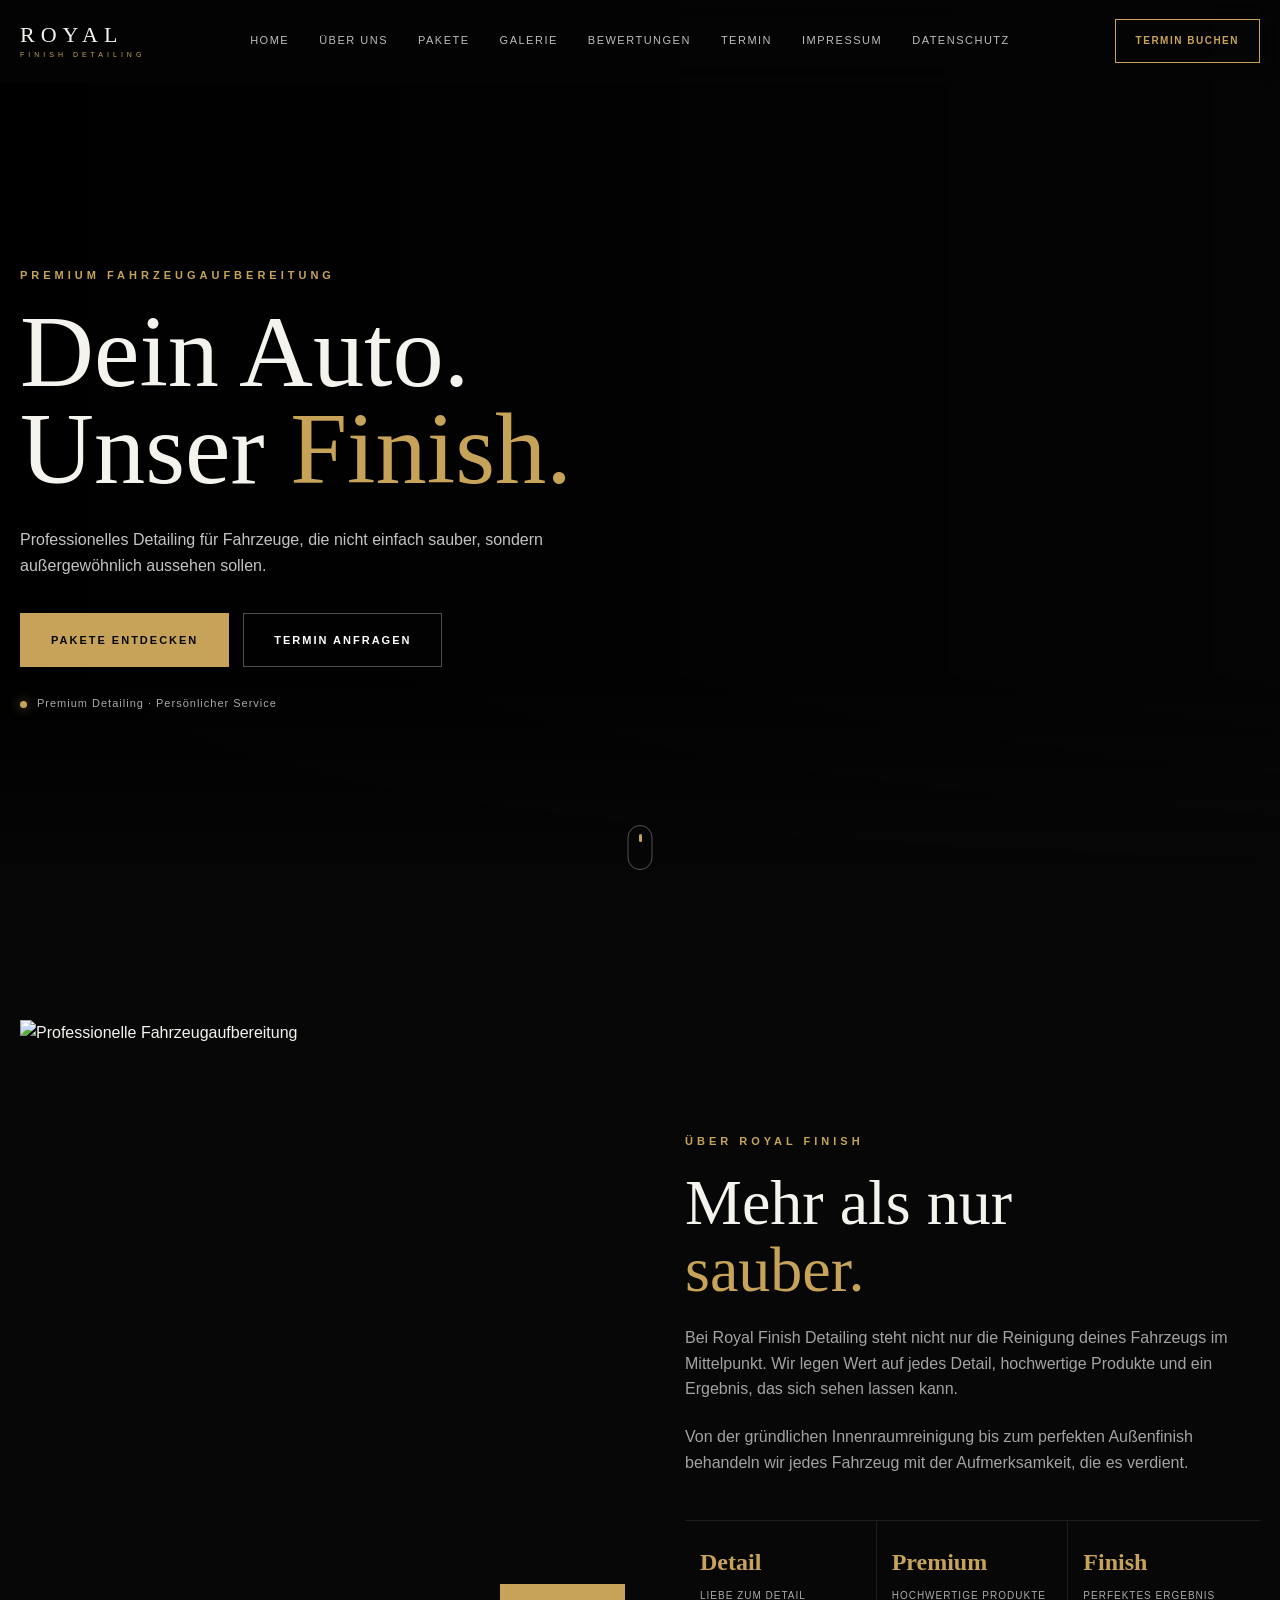
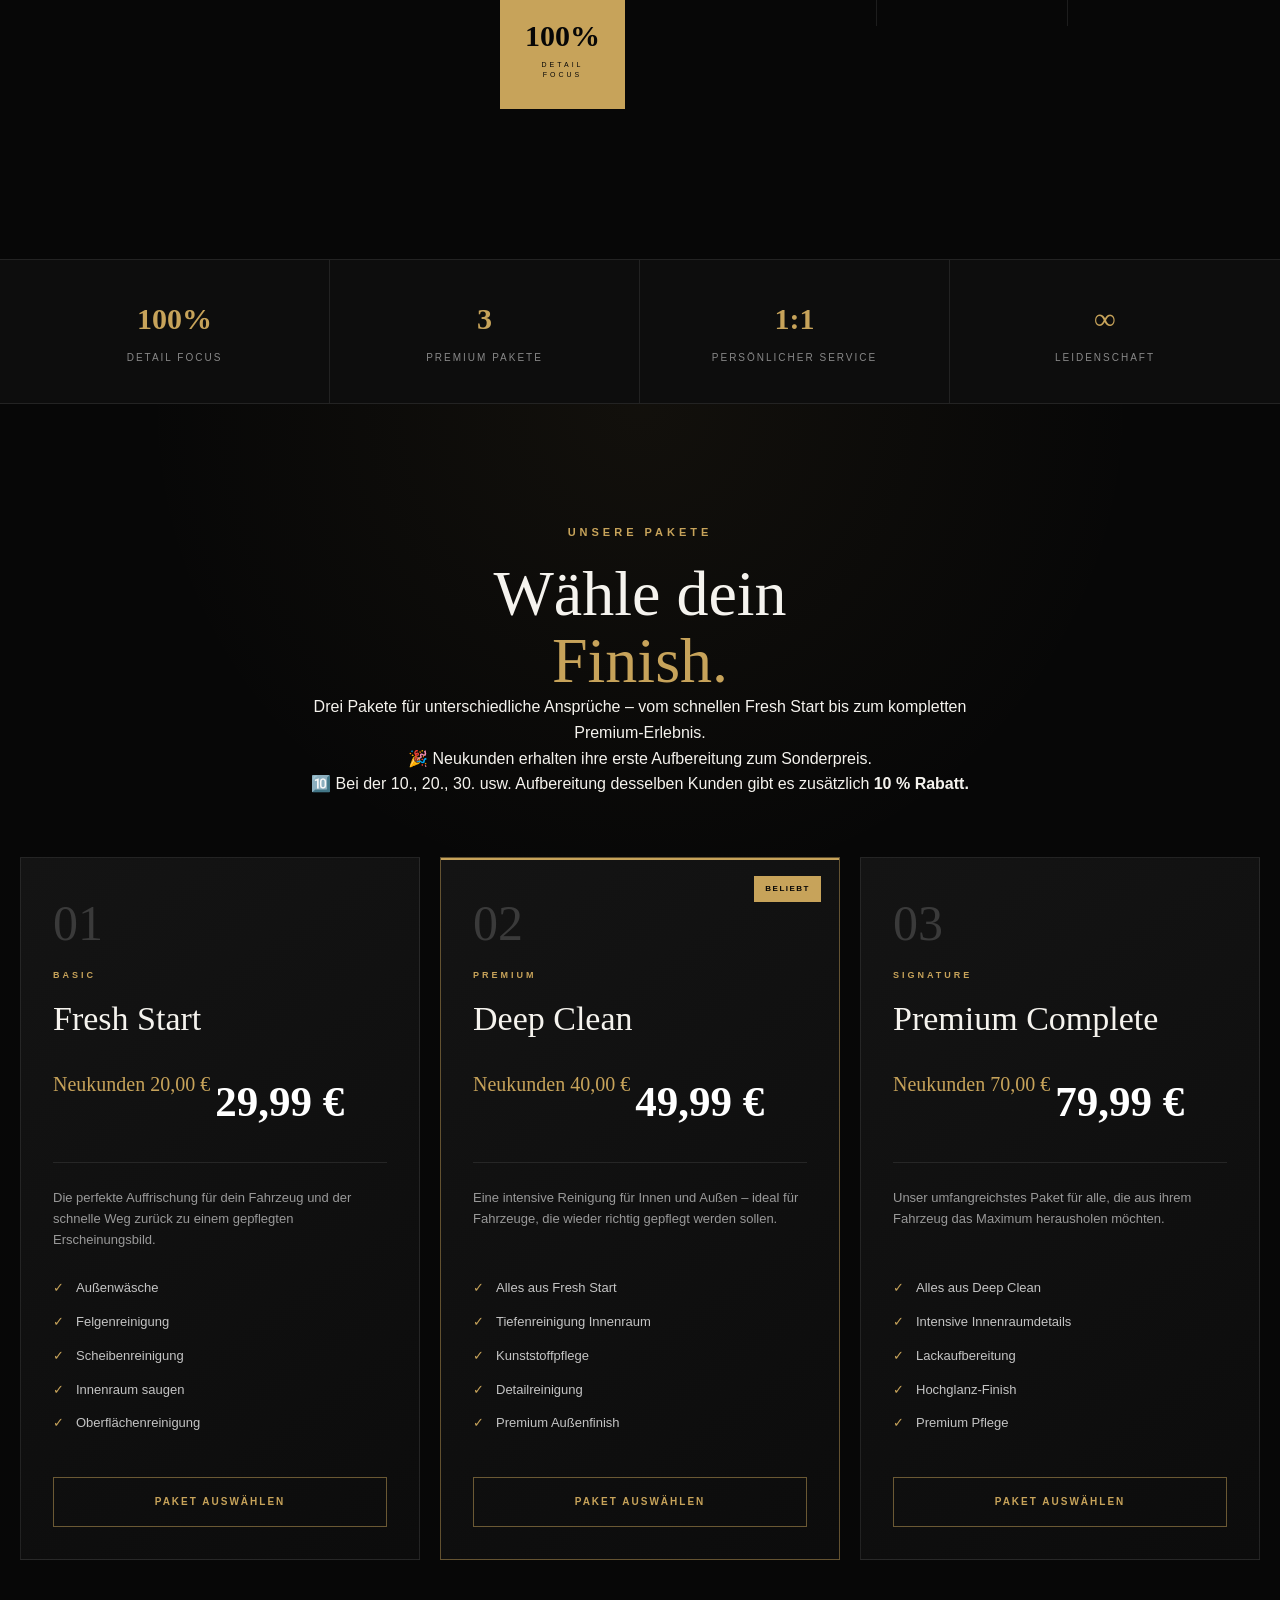
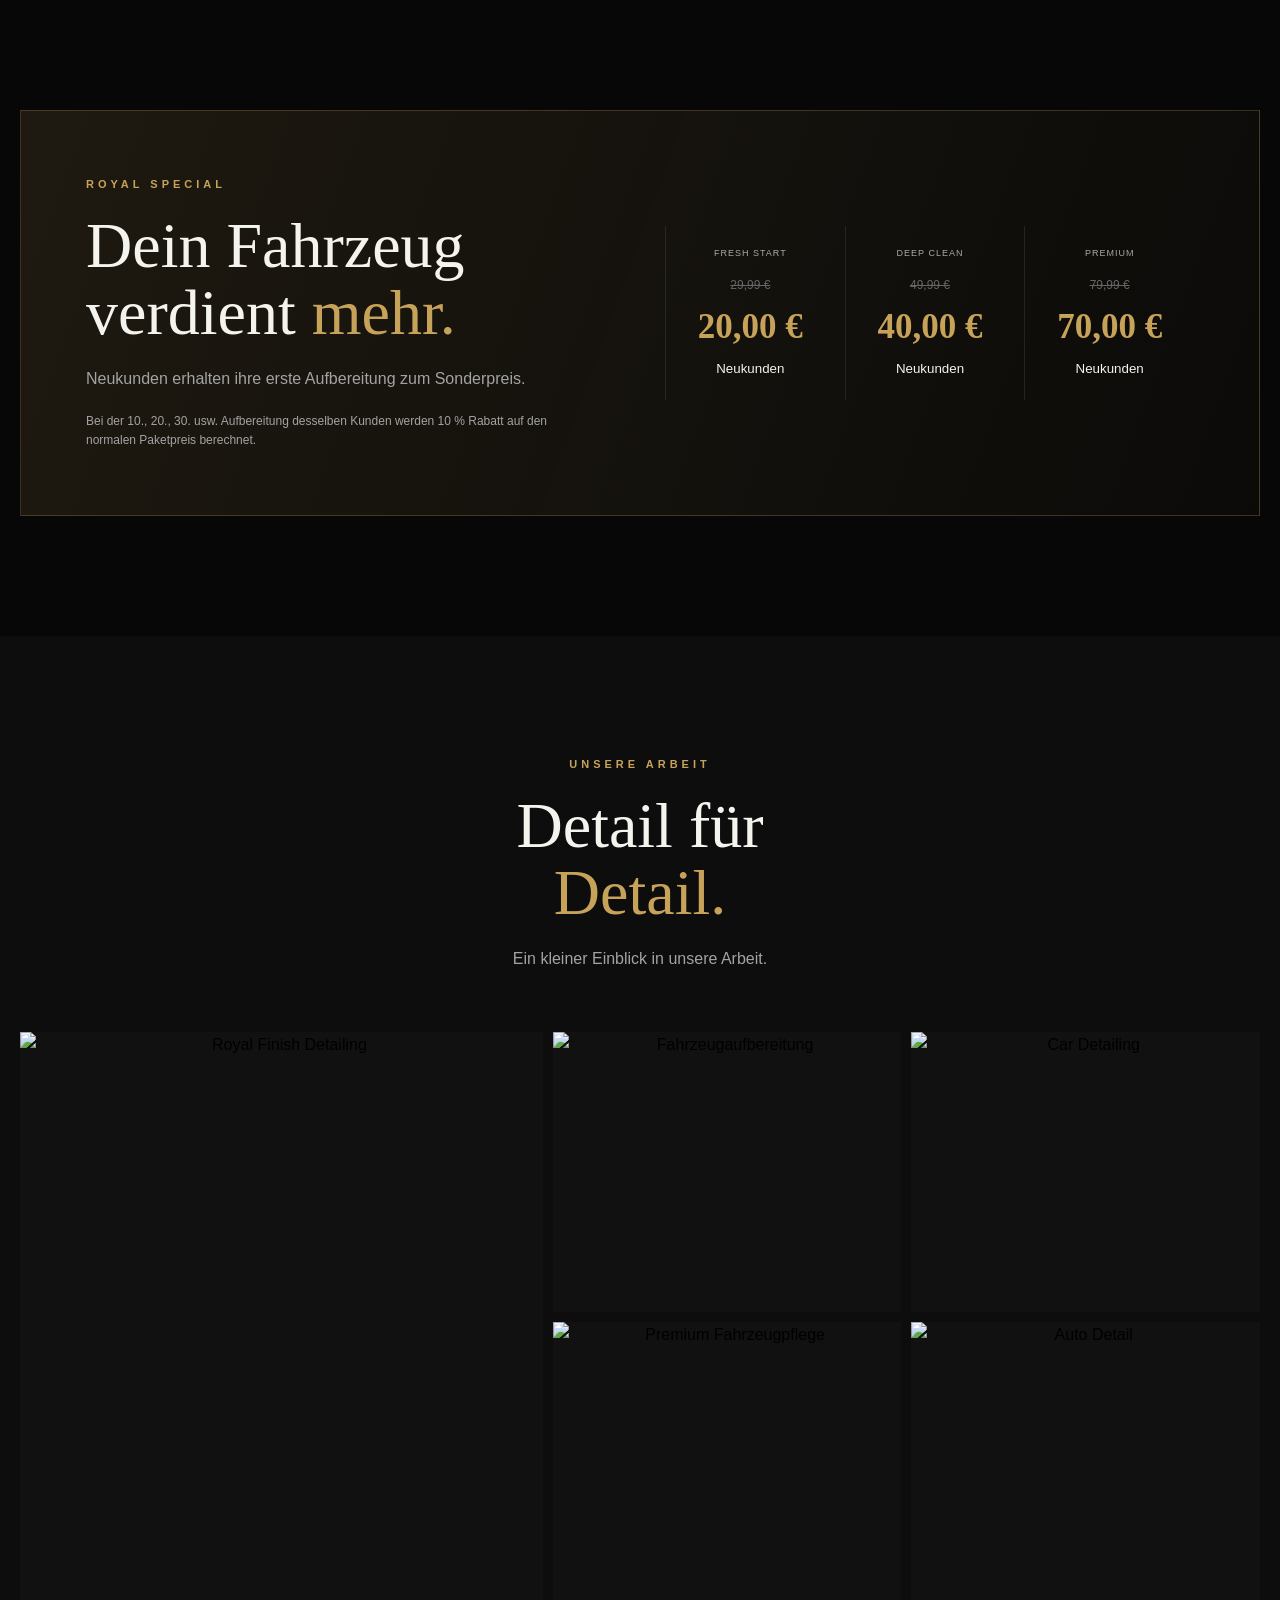
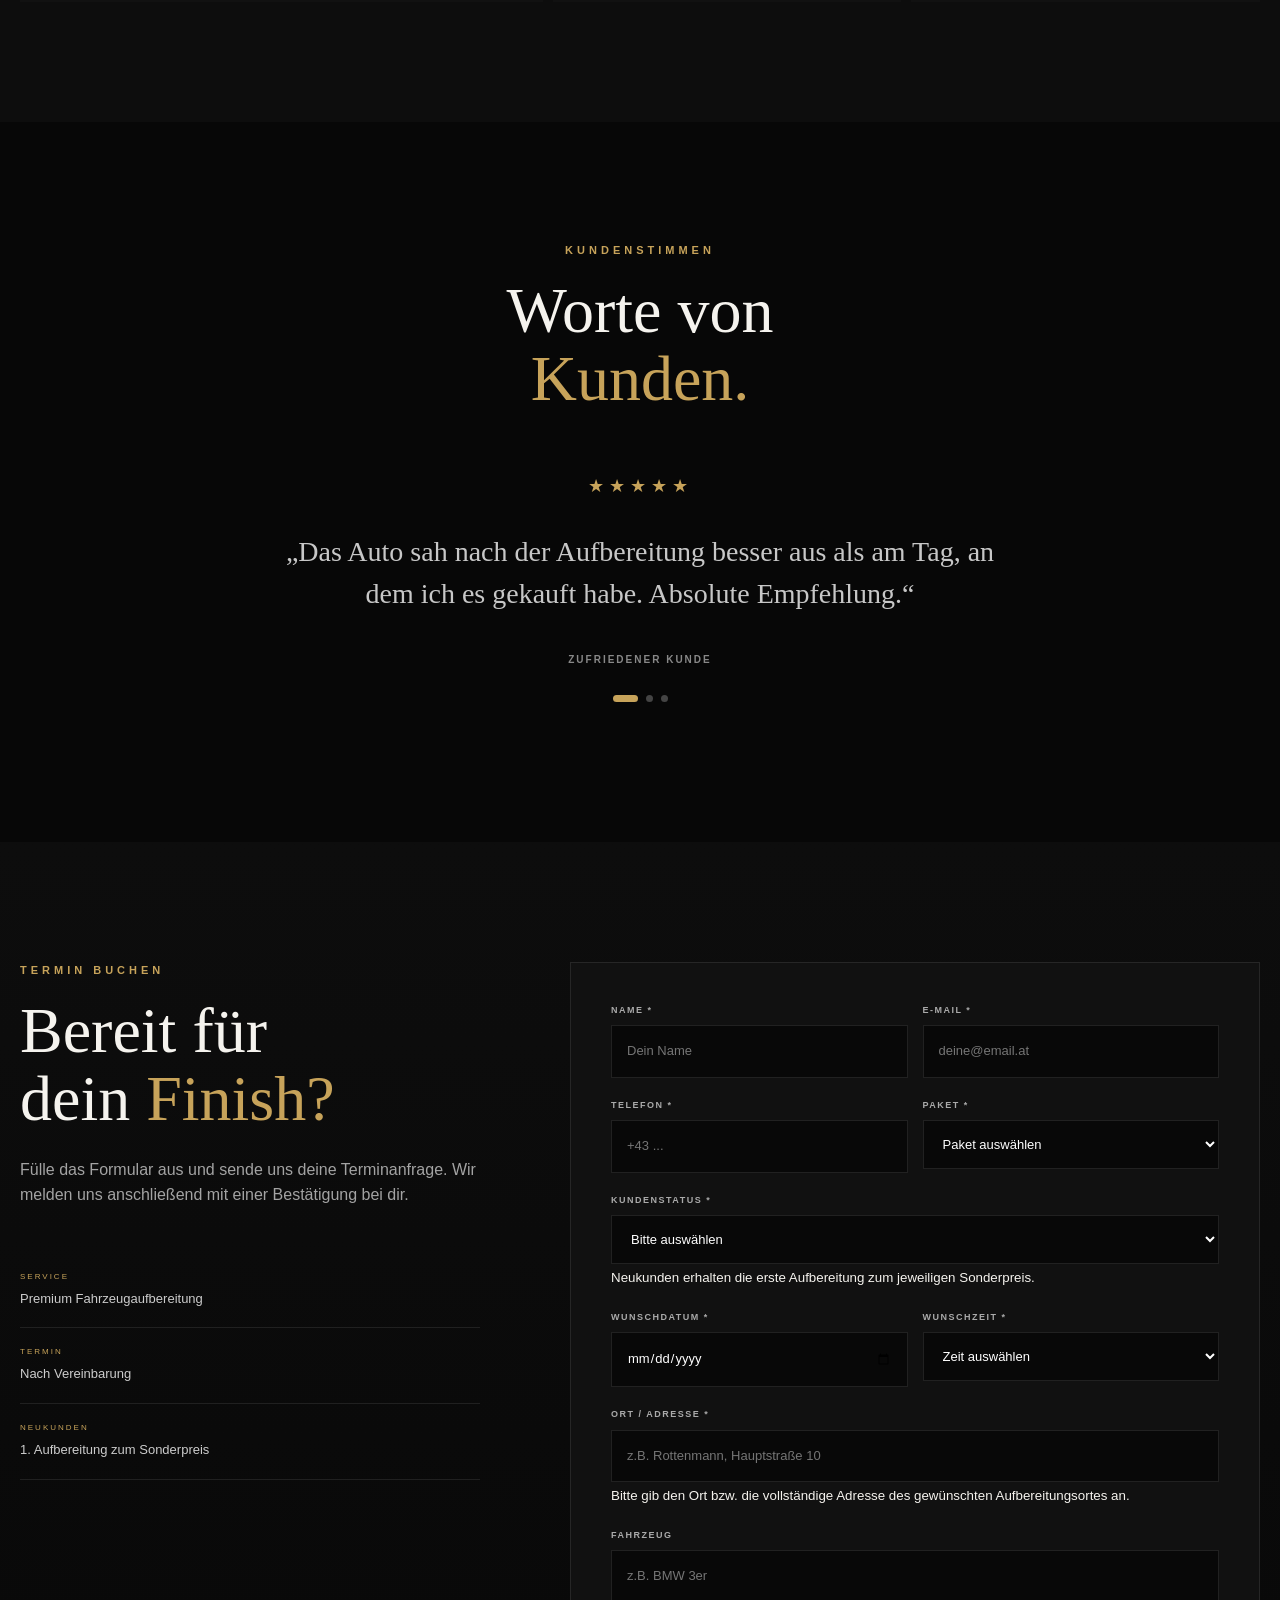
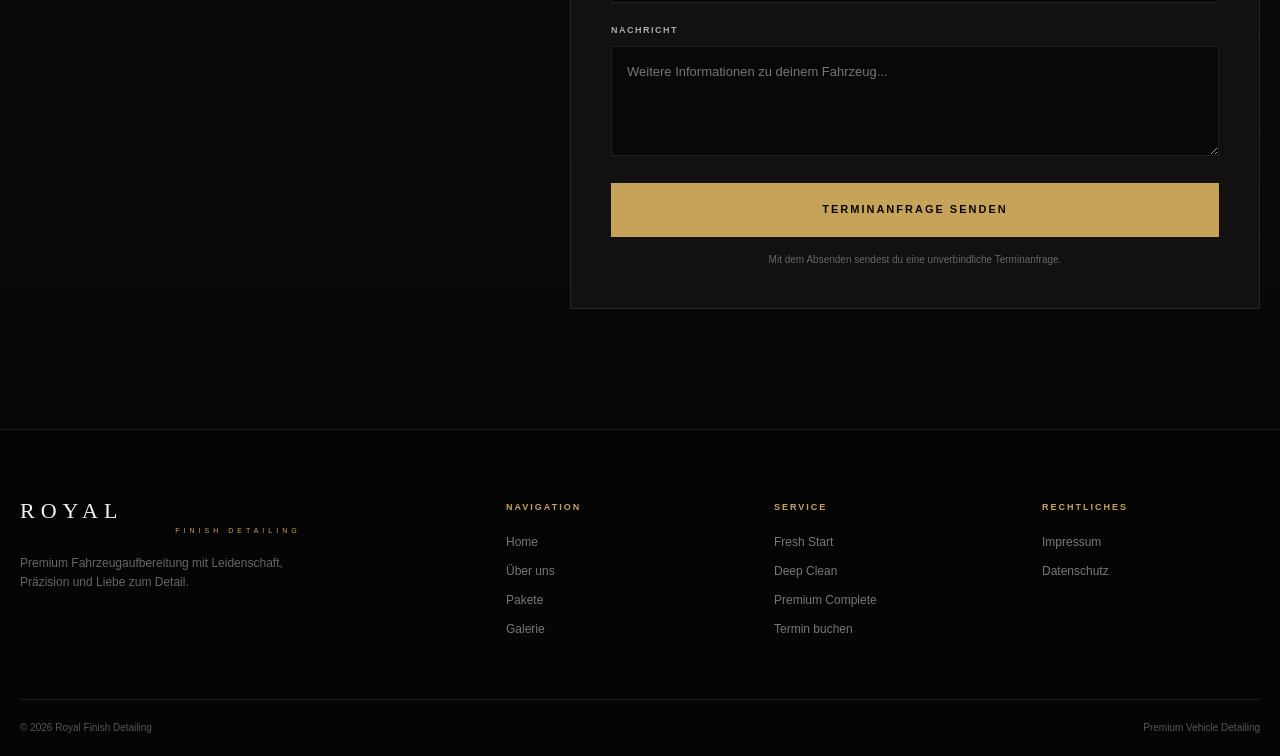
==== commit 8b4f0be9: "Erweiterte Funktionen" ====
--- a/auftrag-03-mobile-aufbereitung/index.html
+++ b/auftrag-03-mobile-aufbereitung/index.html
@@ -1,5 +1,6 @@
 <!DOCTYPE html>
 <html lang="de">
+
 <head>
     <meta charset="UTF-8">
 
@@ -21,7 +22,9 @@
     >
 </head>
 
+
 <body>
+
 
 <!-- =====================================================
      HEADER
@@ -40,6 +43,7 @@
             <small>FINISH DETAILING</small>
         </a>
 
+
         <nav
             class="navigation"
             id="navigation"
@@ -47,14 +51,23 @@
         >
 
             <a href="#home">Home</a>
+
             <a href="#about">Über uns</a>
+
             <a href="#services">Pakete</a>
+
             <a href="#gallery">Galerie</a>
+
             <a href="#reviews">Bewertungen</a>
+
             <a href="#contact">Termin</a>
+
             <a href="impressum.html">Impressum</a>
 
+            <a href="datenschutz.html">Datenschutz</a>
+
         </nav>
+
 
         <a
             href="#contact"
@@ -62,6 +75,7 @@
         >
             Termin buchen
         </a>
+
 
         <button
             class="menu-button"
@@ -70,9 +84,11 @@
             aria-label="Menü öffnen"
             aria-expanded="false"
         >
+
             <span></span>
             <span></span>
             <span></span>
+
         </button>
 
     </div>
@@ -80,7 +96,9 @@
 </header>
 
 
+
 <main>
+
 
 <!-- =====================================================
      HERO
@@ -95,22 +113,26 @@
 
     <div class="hero-overlay"></div>
 
+
     <div class="hero-content reveal">
 
         <p class="eyebrow">
             Premium Fahrzeugaufbereitung
         </p>
+
 
         <h1>
             Dein Auto.<br>
             Unser <span>Finish.</span>
         </h1>
+
 
         <p class="hero-text">
             Professionelles Detailing für Fahrzeuge,
             die nicht einfach sauber, sondern außergewöhnlich
             aussehen sollen.
         </p>
+
 
         <div class="hero-buttons">
 
@@ -121,6 +143,7 @@
                 Pakete entdecken
             </a>
 
+
             <a
                 href="#contact"
                 class="button button-outline"
@@ -130,6 +153,7 @@
 
         </div>
 
+
         <div class="hero-location">
 
             <span class="location-dot"></span>
@@ -141,16 +165,20 @@
         </div>
 
     </div>
+
 
     <a
         href="#about"
         class="scroll-down"
         aria-label="Nach unten scrollen"
     >
+
         <span></span>
+
     </a>
 
 </section>
+
 
 
 <!-- =====================================================
@@ -165,6 +193,7 @@
     <div class="container">
 
         <div class="about-grid">
+
 
             <div class="about-image reveal">
 
@@ -178,6 +207,7 @@
 
                 </div>
 
+
                 <div class="image-badge">
 
                     <strong>100%</strong>
@@ -192,16 +222,19 @@
             </div>
 
 
+
             <div class="about-content reveal">
 
                 <p class="eyebrow">
                     Über Royal Finish
                 </p>
+
 
                 <h2>
                     Mehr als nur<br>
                     <span>sauber.</span>
                 </h2>
+
 
                 <p>
                     Bei Royal Finish Detailing steht nicht nur
@@ -211,6 +244,7 @@
                     lassen kann.
                 </p>
 
+
                 <p>
                     Von der gründlichen Innenraumreinigung bis
                     zum perfekten Außenfinish behandeln wir
@@ -218,6 +252,7 @@
                     die es verdient.
                 </p>
 
+
                 <div class="about-features">
 
                     <div class="about-feature">
@@ -225,11 +260,13 @@
                         <span>Liebe zum Detail</span>
                     </div>
 
+
                     <div class="about-feature">
                         <strong>Premium</strong>
                         <span>Hochwertige Produkte</span>
                     </div>
 
+
                     <div class="about-feature">
                         <strong>Finish</strong>
                         <span>Perfektes Ergebnis</span>
@@ -246,6 +283,7 @@
 </section>
 
 
+
 <!-- =====================================================
      STATS
 ===================================================== -->
@@ -261,16 +299,19 @@
                 <span>Detail Focus</span>
             </div>
 
+
             <div class="stat reveal">
                 <strong>3</strong>
                 <span>Premium Pakete</span>
             </div>
 
+
             <div class="stat reveal">
                 <strong>1:1</strong>
                 <span>Persönlicher Service</span>
             </div>
 
+
             <div class="stat reveal">
                 <strong>∞</strong>
                 <span>Leidenschaft</span>
@@ -281,6 +322,7 @@
     </div>
 
 </section>
+
 
 
 <!-- =====================================================
@@ -294,16 +336,19 @@
 
     <div class="container">
 
+
         <div class="section-heading reveal">
 
             <p class="eyebrow">
                 Unsere Pakete
             </p>
+
 
             <h2>
                 Wähle dein<br>
                 <span>Finish.</span>
             </h2>
+
 
             <p>
                 Drei Pakete für unterschiedliche Ansprüche –
@@ -311,15 +356,22 @@
                 Premium-Erlebnis.
             </p>
 
+
             <div class="discount-notice">
+
                 🎉 Neukunden erhalten ihre erste Aufbereitung
                 zum Sonderpreis.
+
                 <br>
-                🔟 Bei jeder 10. Aufbereitung gibt es zusätzlich
+
+                🔟 Bei der 10., 20., 30. usw. Aufbereitung
+                desselben Kunden gibt es zusätzlich
                 <strong>10 % Rabatt.</strong>
+
             </div>
 
         </div>
+
 
 
         <div class="packages">
@@ -335,6 +387,7 @@
                     01
                 </span>
 
+
                 <div class="package-header">
 
                     <p>
@@ -347,10 +400,11 @@
 
                 </div>
 
+
                 <div class="price">
 
                     <span class="new-customer-price">
-                        Neukunden 20 €
+                        Neukunden 20,00 €
                     </span>
 
                     <strong>
@@ -359,7 +413,9 @@
 
                 </div>
 
+
                 <div class="package-divider"></div>
+
 
                 <p class="package-description">
                     Die perfekte Auffrischung für dein Fahrzeug
@@ -367,6 +423,7 @@
                     gepflegten Erscheinungsbild.
                 </p>
 
+
                 <ul class="package-list">
 
                     <li>
@@ -395,6 +452,7 @@
                     </li>
 
                 </ul>
+
 
                 <button
                     type="button"
@@ -407,6 +465,7 @@
             </article>
 
 
+
             <!-- =================================================
                  DEEP CLEAN
             ================================================= -->
@@ -417,10 +476,12 @@
                     BELIEBT
                 </span>
 
+
                 <span class="package-number">
                     02
                 </span>
 
+
                 <div class="package-header">
 
                     <p>
@@ -433,10 +494,11 @@
 
                 </div>
 
+
                 <div class="price">
 
                     <span class="new-customer-price">
-                        Neukunden 40 €
+                        Neukunden 40,00 €
                     </span>
 
                     <strong>
@@ -445,7 +507,9 @@
 
                 </div>
 
+
                 <div class="package-divider"></div>
+
 
                 <p class="package-description">
                     Eine intensive Reinigung für Innen und
@@ -453,6 +517,7 @@
                     richtig gepflegt werden sollen.
                 </p>
 
+
                 <ul class="package-list">
 
                     <li>
@@ -481,6 +546,7 @@
                     </li>
 
                 </ul>
+
 
                 <button
                     type="button"
@@ -493,6 +559,7 @@
             </article>
 
 
+
             <!-- =================================================
                  PREMIUM COMPLETE
             ================================================= -->
@@ -503,6 +570,7 @@
                     03
                 </span>
 
+
                 <div class="package-header">
 
                     <p>
@@ -515,10 +583,11 @@
 
                 </div>
 
+
                 <div class="price">
 
                     <span class="new-customer-price">
-                        Neukunden 70 €
+                        Neukunden 70,00 €
                     </span>
 
                     <strong>
@@ -527,7 +596,9 @@
 
                 </div>
 
+
                 <div class="package-divider"></div>
+
 
                 <p class="package-description">
                     Unser umfangreichstes Paket für alle,
@@ -535,6 +606,7 @@
                     herausholen möchten.
                 </p>
 
+
                 <ul class="package-list">
 
                     <li>
@@ -563,6 +635,7 @@
                     </li>
 
                 </ul>
+
 
                 <button
                     type="button"
@@ -581,6 +654,7 @@
 </section>
 
 
+
 <!-- =====================================================
      OFFER
 ===================================================== -->
@@ -591,50 +665,99 @@
 
         <div class="offer-box reveal">
 
+
             <div class="offer-content">
 
                 <p class="eyebrow">
                     Royal Special
                 </p>
+
 
                 <h2>
                     Dein Fahrzeug<br>
                     verdient <span>mehr.</span>
                 </h2>
 
+
                 <p>
                     Neukunden erhalten ihre erste Aufbereitung
                     zum Sonderpreis.
                 </p>
 
+
                 <p class="offer-small">
-                    Außerdem erhältst du bei jeder 10. Aufbereitung
-                    automatisch 10 % Rabatt.
+                    Bei der 10., 20., 30. usw. Aufbereitung
+                    desselben Kunden werden 10 % Rabatt
+                    auf den normalen Paketpreis berechnet.
                 </p>
 
             </div>
 
+
+
             <div class="offer-prices">
 
+
                 <div class="offer-price">
-                    <span>Fresh Start</span>
-                    <del>29,99 €</del>
-                    <strong>20 €</strong>
-                    <small>Neukunden</small>
+
+                    <span>
+                        Fresh Start
+                    </span>
+
+                    <del>
+                        29,99 €
+                    </del>
+
+                    <strong>
+                        20,00 €
+                    </strong>
+
+                    <small>
+                        Neukunden
+                    </small>
+
                 </div>
 
+
                 <div class="offer-price">
-                    <span>Deep Clean</span>
-                    <del>49,99 €</del>
-                    <strong>40 €</strong>
-                    <small>Neukunden</small>
+
+                    <span>
+                        Deep Clean
+                    </span>
+
+                    <del>
+                        49,99 €
+                    </del>
+
+                    <strong>
+                        40,00 €
+                    </strong>
+
+                    <small>
+                        Neukunden
+                    </small>
+
                 </div>
 
+
                 <div class="offer-price">
-                    <span>Premium</span>
-                    <del>79,99 €</del>
-                    <strong>70 €</strong>
-                    <small>Neukunden</small>
+
+                    <span>
+                        Premium
+                    </span>
+
+                    <del>
+                        79,99 €
+                    </del>
+
+                    <strong>
+                        70,00 €
+                    </strong>
+
+                    <small>
+                        Neukunden
+                    </small>
+
                 </div>
 
             </div>
@@ -644,6 +767,7 @@
     </div>
 
 </section>
+
 
 
 <!-- =====================================================
@@ -657,17 +781,20 @@
 
     <div class="container">
 
+
         <div class="section-heading reveal">
 
             <p class="eyebrow">
                 Unsere Arbeit
             </p>
+
 
             <h2>
                 Detail für<br>
                 <span>Detail.</span>
             </h2>
 
+
             <p>
                 Ein kleiner Einblick in unsere Arbeit.
             </p>
@@ -675,7 +802,9 @@
         </div>
 
 
+
         <div class="gallery-grid">
+
 
             <button
                 type="button"
@@ -683,12 +812,15 @@
                 data-image="assets/001.jpg"
                 aria-label="Bild öffnen"
             >
+
                 <img
                     src="assets/001.jpg"
                     alt="Royal Finish Detailing"
                     loading="lazy"
                 >
+
             </button>
+
 
             <button
                 type="button"
@@ -696,12 +828,15 @@
                 data-image="assets/002.jpg"
                 aria-label="Bild öffnen"
             >
+
                 <img
                     src="assets/002.jpg"
                     alt="Fahrzeugaufbereitung"
                     loading="lazy"
                 >
+
             </button>
+
 
             <button
                 type="button"
@@ -709,12 +844,15 @@
                 data-image="assets/003.jpg"
                 aria-label="Bild öffnen"
             >
+
                 <img
                     src="assets/003.jpg"
                     alt="Car Detailing"
                     loading="lazy"
                 >
+
             </button>
+
 
             <button
                 type="button"
@@ -722,12 +860,15 @@
                 data-image="assets/004.jpg"
                 aria-label="Bild öffnen"
             >
+
                 <img
                     src="assets/004.jpg"
                     alt="Premium Fahrzeugpflege"
                     loading="lazy"
                 >
+
             </button>
+
 
             <button
                 type="button"
@@ -735,11 +876,13 @@
                 data-image="assets/005.jpg"
                 aria-label="Bild öffnen"
             >
+
                 <img
                     src="assets/005.jpg"
                     alt="Auto Detail"
                     loading="lazy"
                 >
+
             </button>
 
         </div>
@@ -747,6 +890,7 @@
     </div>
 
 </section>
+
 
 
 <!-- =====================================================
@@ -768,6 +912,7 @@
         ×
     </button>
 
+
     <img
         src=""
         id="lightboxImage"
@@ -777,6 +922,7 @@
 </div>
 
 
+
 <!-- =====================================================
      REVIEWS
 ===================================================== -->
@@ -788,11 +934,13 @@
 
     <div class="container">
 
+
         <div class="section-heading reveal">
 
             <p class="eyebrow">
                 Kundenstimmen
             </p>
+
 
             <h2>
                 Worte von<br>
@@ -802,13 +950,16 @@
         </div>
 
 
+
         <div class="review-wrapper reveal">
+
 
             <div class="review active">
 
                 <div class="stars">
                     ★★★★★
                 </div>
+
 
                 <p>
                     „Das Auto sah nach der Aufbereitung
@@ -816,6 +967,7 @@
                     gekauft habe. Absolute Empfehlung.“
                 </p>
 
+
                 <strong>
                     Zufriedener Kunde
                 </strong>
@@ -823,11 +975,13 @@
             </div>
 
 
+
             <div class="review">
 
                 <div class="stars">
                     ★★★★★
                 </div>
+
 
                 <p>
                     „Sehr saubere Arbeit, super freundlich
@@ -835,6 +989,7 @@
                     Details geachtet wird.“
                 </p>
 
+
                 <strong>
                     Zufriedener Kunde
                 </strong>
@@ -842,17 +997,20 @@
             </div>
 
 
+
             <div class="review">
 
                 <div class="stars">
                     ★★★★★
                 </div>
+
 
                 <p>
                     „Das Ergebnis ist wirklich stark.
                     Innen wie außen komplett verwandelt.“
                 </p>
 
+
                 <strong>
                     Zufriedener Kunde
                 </strong>
@@ -860,7 +1018,9 @@
             </div>
 
 
+
             <div class="review-dots">
+
 
                 <button
                     type="button"
@@ -869,6 +1029,7 @@
                     aria-label="Bewertung 1"
                 ></button>
 
+
                 <button
                     type="button"
                     class="review-dot"
@@ -876,6 +1037,7 @@
                     aria-label="Bewertung 2"
                 ></button>
 
+
                 <button
                     type="button"
                     class="review-dot"
@@ -892,6 +1054,7 @@
 </section>
 
 
+
 <!-- =====================================================
      CONTACT / BOOKING
 ===================================================== -->
@@ -912,10 +1075,12 @@
                     Termin buchen
                 </p>
 
+
                 <h2>
                     Bereit für<br>
                     dein <span>Finish?</span>
                 </h2>
+
 
                 <p>
                     Fülle das Formular aus und sende uns
@@ -927,6 +1092,7 @@
 
                 <div class="contact-details">
 
+
                     <div class="contact-detail">
 
                         <small>
@@ -939,6 +1105,7 @@
 
                     </div>
 
+
                     <div class="contact-detail">
 
                         <small>
@@ -951,6 +1118,7 @@
 
                     </div>
 
+
                     <div class="contact-detail">
 
                         <small>
@@ -968,6 +1136,7 @@
             </div>
 
 
+
             <!-- =================================================
                  BOOKING FORM
             ================================================= -->
@@ -976,13 +1145,18 @@
 
                 <form id="bookingForm">
 
+
+                    <!-- NAME / EMAIL -->
+
                     <div class="form-row">
+
 
                         <div class="form-group">
 
                             <label for="name">
                                 Name *
                             </label>
+
 
                             <input
                                 type="text"
@@ -995,11 +1169,14 @@
 
                         </div>
 
+
+
                         <div class="form-group">
 
                             <label for="email">
                                 E-Mail *
                             </label>
+
 
                             <input
                                 type="email"
@@ -1015,13 +1192,18 @@
                     </div>
 
 
+
+                    <!-- TELEFON / PAKET -->
+
                     <div class="form-row">
+
 
                         <div class="form-group">
 
                             <label for="phone">
                                 Telefon *
                             </label>
+
 
                             <input
                                 type="tel"
@@ -1034,11 +1216,14 @@
 
                         </div>
 
+
+
                         <div class="form-group">
 
                             <label for="package">
                                 Paket *
                             </label>
+
 
                             <select
                                 id="package"
@@ -1050,14 +1235,17 @@
                                     Paket auswählen
                                 </option>
 
+
                                 <option value="Fresh Start">
                                     Fresh Start – 29,99 €
                                 </option>
 
+
                                 <option value="Deep Clean">
                                     Deep Clean – 49,99 €
                                 </option>
 
+
                                 <option value="Premium Complete">
                                     Premium Complete – 79,99 €
                                 </option>
@@ -1069,15 +1257,17 @@
                     </div>
 
 
+
                     <!-- =================================================
-                         NEUKUNDE
+                         KUNDENSTATUS
                     ================================================= -->
 
                     <div class="form-group">
 
                         <label for="customerType">
-                            Bist du Neukunde? *
+                            Kundenstatus *
                         </label>
+
 
                         <select
                             id="customerType"
@@ -1089,31 +1279,41 @@
                                 Bitte auswählen
                             </option>
 
+
                             <option value="new">
                                 Ja, ich bin Neukunde
                             </option>
 
+
                             <option value="existing">
                                 Nein, ich war schon einmal bei euch
                             </option>
 
                         </select>
 
+
                         <small class="form-help">
-                            Neukunden erhalten ihre erste Aufbereitung
-                            zum Sonderpreis.
+                            Neukunden erhalten die erste Aufbereitung
+                            zum jeweiligen Sonderpreis.
                         </small>
 
                     </div>
 
 
+
+                    <!-- =================================================
+                         DATUM / UHRZEIT
+                    ================================================= -->
+
                     <div class="form-row">
+
 
                         <div class="form-group">
 
                             <label for="date">
                                 Wunschdatum *
                             </label>
+
 
                             <input
                                 type="date"
@@ -1124,11 +1324,14 @@
 
                         </div>
 
+
+
                         <div class="form-group">
 
                             <label for="time">
                                 Wunschzeit *
                             </label>
+
 
                             <select
                                 id="time"
@@ -1140,6 +1343,7 @@
                                     Zeit auswählen
                                 </option>
 
+
                                 <option value="08:00">
                                     08:00
                                 </option>
@@ -1191,8 +1395,9 @@
                     </div>
 
 
+
                     <!-- =================================================
-                         ORT
+                         ORT / ADRESSE
                     ================================================= -->
 
                     <div class="form-group">
@@ -1200,6 +1405,7 @@
                         <label for="location">
                             Ort / Adresse *
                         </label>
+
 
                         <input
                             type="text"
@@ -1210,14 +1416,25 @@
                             placeholder="z.B. Rottenmann, Hauptstraße 10"
                         >
 
+                        <small class="form-help">
+                            Bitte gib den Ort bzw. die vollständige
+                            Adresse des gewünschten Aufbereitungsortes an.
+                        </small>
+
                     </div>
 
+
+
+                    <!-- =================================================
+                         FAHRZEUG
+                    ================================================= -->
 
                     <div class="form-group">
 
                         <label for="vehicle">
                             Fahrzeug
                         </label>
+
 
                         <input
                             type="text"
@@ -1229,11 +1446,17 @@
                     </div>
 
 
+
+                    <!-- =================================================
+                         NACHRICHT
+                    ================================================= -->
+
                     <div class="form-group">
 
                         <label for="message">
                             Nachricht
                         </label>
+
 
                         <textarea
                             id="message"
@@ -1244,6 +1467,11 @@
                     </div>
 
 
+
+                    <!-- =================================================
+                         ABSENDEN
+                    ================================================= -->
+
                     <button
                         type="submit"
                         class="button button-gold form-submit"
@@ -1254,6 +1482,7 @@
                             Terminanfrage senden
                         </span>
 
+
                         <span class="button-loading">
                             Wird gesendet...
                         </span>
@@ -1261,10 +1490,12 @@
                     </button>
 
 
+
                     <p class="form-note">
-                        Mit dem Absenden sendest du eine unverbindliche
-                        Terminanfrage.
+                        Mit dem Absenden sendest du eine
+                        unverbindliche Terminanfrage.
                     </p>
+
 
 
                     <div
@@ -1287,6 +1518,7 @@
 </main>
 
 
+
 <!-- =====================================================
      FOOTER
 ===================================================== -->
@@ -1294,6 +1526,7 @@
 <footer class="footer">
 
     <div class="container">
+
 
         <div class="footer-main">
 
@@ -1304,9 +1537,15 @@
                     href="#home"
                     class="logo"
                 >
+
                     <span>ROYAL</span>
-                    <small>FINISH DETAILING</small>
+
+                    <small>
+                        FINISH DETAILING
+                    </small>
+
                 </a>
+
 
                 <p>
                     Premium Fahrzeugaufbereitung mit
@@ -1317,24 +1556,29 @@
             </div>
 
 
+
             <div class="footer-column">
 
                 <h4>
                     Navigation
                 </h4>
 
+
                 <a href="#home">
                     Home
                 </a>
 
+
                 <a href="#about">
                     Über uns
                 </a>
 
+
                 <a href="#services">
                     Pakete
                 </a>
 
+
                 <a href="#gallery">
                     Galerie
                 </a>
@@ -1342,24 +1586,29 @@
             </div>
 
 
+
             <div class="footer-column">
 
                 <h4>
                     Service
                 </h4>
 
+
                 <a href="#services">
                     Fresh Start
                 </a>
 
+
                 <a href="#services">
                     Deep Clean
                 </a>
 
+
                 <a href="#services">
                     Premium Complete
                 </a>
 
+
                 <a href="#contact">
                     Termin buchen
                 </a>
@@ -1367,17 +1616,20 @@
             </div>
 
 
+
             <div class="footer-column">
 
                 <h4>
                     Rechtliches
                 </h4>
 
+
                 <a href="impressum.html">
                     Impressum
                 </a>
 
-                <a href="impressum.html#datenschutz">
+
+                <a href="datenschutz.html">
                     Datenschutz
                 </a>
 
@@ -1386,12 +1638,15 @@
         </div>
 
 
+
         <div class="footer-bottom">
 
             <span>
-                © <span id="currentYear"></span>
+                ©
+                <span id="currentYear"></span>
                 Royal Finish Detailing
             </span>
+
 
             <span>
                 Premium Vehicle Detailing
@@ -1404,7 +1659,9 @@
 </footer>
 
 
+
 <script src="main.js"></script>
 
 </body>
+
 </html>
